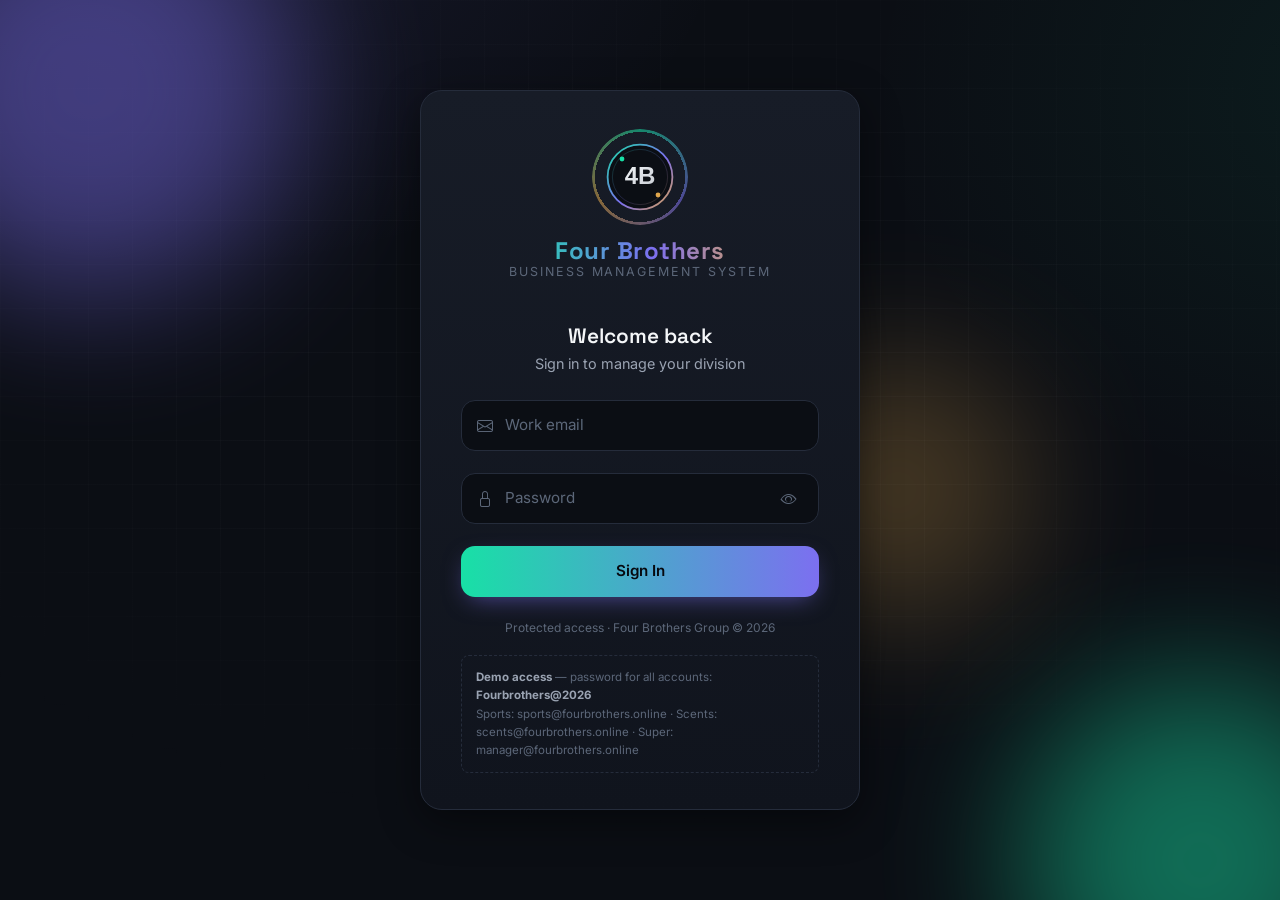
==== index.html @ a15cbe60 "Full frontend" ====
<!DOCTYPE html>
<html lang="en">
<head>
<meta charset="UTF-8">
<meta name="viewport" content="width=device-width, initial-scale=1.0">
<title>FBBMS | Sign In</title>

<link rel="icon" href="assets/logo.svg" type="image/svg+xml">
<link href="https://cdn.jsdelivr.net/npm/bootstrap@5.3.3/dist/css/bootstrap.min.css" rel="stylesheet">
<link rel="stylesheet" href="https://cdn.jsdelivr.net/npm/bootstrap-icons@1.11.3/font/bootstrap-icons.css">
<link href="https://fonts.googleapis.com/css2?family=Space+Grotesk:wght@500;600;700&family=Inter:wght@400;500;600;700&family=JetBrains+Mono:wght@500;700&display=swap" rel="stylesheet">

<link rel="stylesheet" href="css/variables.css">
<link rel="stylesheet" href="css/components.css">
<link rel="stylesheet" href="css/login.css">
</head>
<body>

<div class="auth-shell">
  <div class="orb orb-1"></div>
  <div class="orb orb-2"></div>
  <div class="orb orb-3"></div>

  <div class="auth-card">
    <div class="auth-logo-wrap">
      <div class="auth-logo-ring"><img src="assets/logo.svg" alt="Four Brothers logo"></div>
      <div>
        <p class="auth-brand-name">Four Brothers</p>
        <p class="auth-brand-sub">Business Management System</p>
      </div>
    </div>

    <h1 class="auth-title">Welcome back</h1>
    <p class="auth-subtitle">Sign in to manage your division</p>

    <div class="auth-error" id="loginError">
      <i class="bi bi-exclamation-circle"></i>
      <span id="loginErrorText">Invalid email or password.</span>
    </div>

    <form id="loginForm" novalidate>
      <div class="fb-field">
        <input type="email" id="loginEmail" placeholder=" " required autocomplete="username">
        <label for="loginEmail">Work email</label>
        <i class="bi bi-envelope fb-icon"></i>
      </div>

      <div class="fb-field">
        <input type="password" id="loginPassword" placeholder=" " required autocomplete="current-password">
        <label for="loginPassword">Password</label>
        <i class="bi bi-lock fb-icon"></i>
        <button type="button" class="fb-toggle-pass" id="togglePass"><i class="bi bi-eye"></i></button>
      </div>

      <button type="submit" class="fb-btn" id="loginBtn">
        <span class="spinner"></span>
        <span class="btn-text">Sign In</span>
      </button>
    </form>

    <p class="auth-footer-note">Protected access &middot; Four Brothers Group &copy; <span id="yearNow"></span></p>

    <div class="demo-creds">
      <b>Demo access</b> &mdash; password for all accounts: <b>Fourbrothers@2026</b><br>
      Sports: sports@fourbrothers.online &middot; Scents: scents@fourbrothers.online &middot; Super: manager@fourbrothers.online
    </div>
  </div>
</div>

<script src="https://cdn.jsdelivr.net/npm/bootstrap@5.3.3/dist/js/bootstrap.bundle.min.js"></script>
<script src="js/utils.js"></script>
<script src="js/data.js"></script>
<script src="js/login.js"></script>
</body>
</html>
---- css/variables.css ----
/* ============================================================
   FBBMS DESIGN TOKENS
   Palette:
   - Base:      #0B0E14 (void)      / #10141D (panel) / #171C27 (raised)
   - Text:      #F4F6F8 (primary)   / #9AA3B2 (muted)
   - Sports:    #18E0A6 (emerald court)
   - Scents:    #E0A64C (amber perfume)
   - Super:     #7C6FF0 (royal oversight)
   - Danger:    #F0555A
   Type:
   - Display: 'Space Grotesk' (headings, brand)
   - Body:    'Inter' (UI text)
   - Data:    'JetBrains Mono' (clock, money, ids)
   ============================================================ */

:root{
  --void:#0B0E14;
  --panel:#10141D;
  --raised:#171C27;
  --raised-2:#1D2330;
  --border:#252C3B;
  --border-soft:#1B2130;

  --text:#F4F6F8;
  --text-muted:#9AA3B2;
  --text-faint:#5C6779;

  --sports:#18E0A6;
  --sports-dim:#12A87D;
  --sports-glow:rgba(24,224,166,0.35);

  --scents:#E0A64C;
  --scents-dim:#B8823A;
  --scents-glow:rgba(224,166,76,0.35);

  --super:#7C6FF0;
  --super-dim:#6155C9;
  --super-glow:rgba(124,111,240,0.35);

  --danger:#F0555A;
  --success:#18E0A6;
  --warning:#E0A64C;

  --font-display:'Space Grotesk', sans-serif;
  --font-body:'Inter', sans-serif;
  --font-data:'JetBrains Mono', monospace;

  --radius-sm:8px;
  --radius-md:14px;
  --radius-lg:22px;
  --radius-pill:999px;

  --shadow-1: 0 4px 18px rgba(0,0,0,0.35);
  --shadow-2: 0 12px 40px rgba(0,0,0,0.45);

  --ease-out: cubic-bezier(.16,1,.3,1);
  --ease-spring: cubic-bezier(.34,1.56,.64,1);
}

*,*::before,*::after{ box-sizing:border-box; }

html,body{
  height:100%;
}

body{
  margin:0;
  background:
    radial-gradient(ellipse 900px 600px at 15% -10%, rgba(124,111,240,0.10), transparent 60%),
    radial-gradient(ellipse 900px 700px at 110% 10%, rgba(24,224,166,0.07), transparent 60%),
    var(--void);
  color:var(--text);
  font-family:var(--font-body);
  -webkit-font-smoothing:antialiased;
  min-height:100vh;
}

::selection{ background:var(--super); color:#fff; }

::-webkit-scrollbar{ width:10px; height:10px; }
::-webkit-scrollbar-track{ background:var(--panel); }
::-webkit-scrollbar-thumb{ background:var(--raised-2); border-radius:var(--radius-pill); border:2px solid var(--panel); }
::-webkit-scrollbar-thumb:hover{ background:var(--border); }

a{ color:inherit; text-decoration:none; }

.mono{ font-family:var(--font-data); }
.text-muted-fb{ color:var(--text-muted); }
.text-faint-fb{ color:var(--text-faint); }

@media (prefers-reduced-motion: reduce){
  *{ animation-duration:0.001ms !important; animation-iteration-count:1 !important; transition-duration:0.001ms !important; }
}
---- css/components.css ----
/* ============================================================
   FBBMS SHARED COMPONENTS
   ============================================================ */

h1,h2,h3,h4,h5,h6{ font-family:var(--font-display); }

/* ---------------- Topbar ---------------- */
.fb-topbar{
  display:flex;
  align-items:center;
  justify-content:space-between;
  gap:20px;
  padding:16px 28px;
  background:rgba(16,20,29,0.75);
  backdrop-filter:blur(14px);
  -webkit-backdrop-filter:blur(14px);
  border-bottom:1px solid var(--border-soft);
  position:sticky;
  top:0;
  z-index:50;
}
.fb-brand{
  display:flex;
  align-items:center;
  gap:12px;
}
.fb-brand img{ width:38px; height:38px; }
.fb-brand-text .fb-brand-name{
  font-family:var(--font-display);
  font-weight:700;
  font-size:1.05rem;
  line-height:1.1;
}
.fb-brand-text .fb-brand-tag{
  font-size:0.68rem;
  color:var(--text-faint);
  text-transform:uppercase;
  letter-spacing:0.12em;
}

.fb-page-heading{
  display:flex;
  align-items:center;
  gap:10px;
  font-size:1.3rem;
  font-weight:700;
}
.fb-page-heading .accent-dot{
  width:9px; height:9px; border-radius:50%;
  box-shadow:0 0 12px currentColor;
}

/* ---------------- Live clock (signature element) ---------------- */
.fb-clock-host{
  display:flex;
  justify-content:center;
}
.fb-clock{
  text-align:center;
  padding:10px 26px;
  border:1px solid var(--border);
  border-radius:var(--radius-pill);
  background:linear-gradient(180deg, var(--raised), var(--panel));
  box-shadow:inset 0 1px 0 rgba(255,255,255,0.03), var(--shadow-1);
}
.fb-clock-date{
  font-size:0.72rem;
  color:var(--text-muted);
  letter-spacing:0.06em;
  text-transform:uppercase;
  margin-bottom:2px;
}
.fb-clock-time{
  font-family:var(--font-data);
  font-size:1.5rem;
  font-weight:700;
  letter-spacing:0.04em;
  background:linear-gradient(90deg, var(--sports), var(--super));
  -webkit-background-clip:text; background-clip:text; color:transparent;
}
.fb-clock-ampm{
  font-size:0.75rem;
  margin-left:4px;
  color:var(--text-faint);
  -webkit-text-fill-color:var(--text-faint);
}

/* ---------------- Profile pill ---------------- */
.fb-profile{
  position:relative;
}
.fb-profile-trigger{
  display:flex;
  align-items:center;
  gap:10px;
  background:var(--raised);
  border:1px solid var(--border);
  border-radius:var(--radius-pill);
  padding:6px 14px 6px 6px;
  cursor:pointer;
  transition:border-color 0.2s, background 0.2s;
}
.fb-profile-trigger:hover{ border-color:var(--super); background:var(--raised-2); }
.fb-avatar{
  width:34px; height:34px;
  border-radius:50%;
  display:flex; align-items:center; justify-content:center;
  font-family:var(--font-display);
  font-weight:700;
  font-size:0.85rem;
  color:#06090F;
  background:linear-gradient(135deg, var(--sports), var(--super));
  flex-shrink:0;
}
.fb-profile-name{
  font-size:0.85rem;
  color:var(--text-muted);
}

.fb-dropdown{
  position:absolute;
  right:0; top:calc(100% + 10px);
  min-width:210px;
  background:var(--raised);
  border:1px solid var(--border);
  border-radius:var(--radius-md);
  box-shadow:var(--shadow-2);
  padding:8px;
  opacity:0;
  visibility:hidden;
  transform:translateY(-8px) scale(0.97);
  transition:all 0.2s var(--ease-out);
  z-index:60;
}
.fb-dropdown.show{
  opacity:1; visibility:visible; transform:translateY(0) scale(1);
}
.fb-dropdown-item{
  display:flex; align-items:center; gap:10px;
  width:100%;
  padding:10px 12px;
  border-radius:var(--radius-sm);
  background:none; border:none;
  color:var(--text);
  font-size:0.88rem;
  text-align:left;
  cursor:pointer;
  transition:background 0.15s;
}
.fb-dropdown-item:hover{ background:var(--raised-2); }
.fb-dropdown-item.danger{ color:#FF9A9E; }
.fb-dropdown-divider{ height:1px; background:var(--border-soft); margin:6px 4px; }

/* ---------------- Buttons ---------------- */
.fb-btn-primary{
  border:none; border-radius:var(--radius-md);
  padding:10px 18px;
  font-weight:600; font-size:0.88rem;
  color:#06090F;
  background:linear-gradient(90deg, var(--sports), var(--super));
  cursor:pointer;
  transition:transform 0.15s, box-shadow 0.2s;
}
.fb-btn-primary:hover{ transform:translateY(-1px); box-shadow:0 10px 22px -8px rgba(124,111,240,0.55); }

.fb-btn-outline{
  border:1px solid var(--border);
  background:transparent;
  color:var(--text-muted);
  border-radius:var(--radius-md);
  padding:9px 16px;
  font-size:0.85rem;
  cursor:pointer;
  transition:all 0.15s;
}
.fb-btn-outline:hover{ border-color:var(--super); color:var(--text); }

.fb-fab{
  width:52px; height:52px;
  border-radius:50%;
  border:none;
  background:linear-gradient(135deg, var(--sports), var(--super));
  color:#06090F;
  font-size:1.4rem;
  display:flex; align-items:center; justify-content:center;
  cursor:pointer;
  box-shadow:0 10px 26px -6px rgba(124,111,240,0.6);
  transition:transform 0.2s var(--ease-spring), box-shadow 0.2s;
}
.fb-fab:hover{ transform:scale(1.08) rotate(90deg); }

/* ---------------- Tabs / segmented menus ---------------- */
.fb-tabs{
  display:inline-flex;
  gap:4px;
  background:var(--panel);
  border:1px solid var(--border);
  border-radius:var(--radius-pill);
  padding:4px;
}
.fb-tab{
  border:none; background:none;
  color:var(--text-muted);
  padding:8px 20px;
  border-radius:var(--radius-pill);
  font-size:0.85rem; font-weight:600;
  cursor:pointer;
  transition:all 0.25s var(--ease-out);
  white-space:nowrap;
}
.fb-tab.active{
  color:#06090F;
  background:linear-gradient(90deg, var(--sports), var(--super));
  box-shadow:0 6px 16px -4px rgba(124,111,240,0.55);
}

/* ---------------- Cards & stats ---------------- */
.fb-card{
  background:linear-gradient(180deg, var(--raised), var(--panel));
  border:1px solid var(--border);
  border-radius:var(--radius-lg);
  padding:22px;
}
.fb-stat-card{
  background:linear-gradient(160deg, var(--raised), var(--panel));
  border:1px solid var(--border);
  border-radius:var(--radius-lg);
  padding:20px 22px;
  position:relative;
  overflow:hidden;
  animation:fadeUp 0.5s var(--ease-out) both;
}
.fb-stat-card::after{
  content:"";
  position:absolute; inset:0;
  background:radial-gradient(160px 100px at 100% 0%, var(--accent-glow, var(--super-glow)), transparent 70%);
  pointer-events:none;
}
.fb-stat-label{
  font-size:0.75rem;
  color:var(--text-faint);
  text-transform:uppercase;
  letter-spacing:0.08em;
  margin-bottom:8px;
}
.fb-stat-value{
  font-family:var(--font-data);
  font-size:1.7rem;
  font-weight:700;
}
.fb-stat-sub{
  font-size:0.78rem;
  color:var(--text-muted);
  margin-top:6px;
}

@keyframes fadeUp{
  from{ opacity:0; transform:translateY(14px); }
  to{ opacity:1; transform:translateY(0); }
}

/* ---------------- Search & filter bar ---------------- */
.fb-toolbar{
  display:flex;
  flex-wrap:wrap;
  gap:12px;
  align-items:center;
  margin:20px 0;
}
.fb-search{
  position:relative;
  flex:1 1 260px;
  min-width:200px;
}
.fb-search input{
  width:100%;
  background:var(--panel);
  border:1px solid var(--border);
  border-radius:var(--radius-pill);
  padding:10px 16px 10px 40px;
  color:var(--text);
  font-size:0.88rem;
}
.fb-search input:focus{ outline:none; border-color:var(--super); box-shadow:0 0 0 3px var(--super-glow); }
.fb-search i{
  position:absolute; left:15px; top:50%; transform:translateY(-50%);
  color:var(--text-faint);
}
.fb-select{
  background:var(--panel);
  border:1px solid var(--border);
  border-radius:var(--radius-pill);
  padding:10px 16px;
  color:var(--text);
  font-size:0.85rem;
  cursor:pointer;
}
.fb-select:focus{ outline:none; border-color:var(--super); }

/* ---------------- Table ---------------- */
.fb-table-wrap{
  border:1px solid var(--border);
  border-radius:var(--radius-lg);
  overflow:hidden;
  background:var(--panel);
}
table.fb-table{
  width:100%;
  border-collapse:collapse;
  font-size:0.87rem;
}
.fb-table thead th{
  text-align:left;
  padding:14px 16px;
  background:var(--raised);
  color:var(--text-faint);
  font-weight:600;
  text-transform:uppercase;
  font-size:0.7rem;
  letter-spacing:0.06em;
  border-bottom:1px solid var(--border);
  white-space:nowrap;
}
.fb-table tbody td{
  padding:13px 16px;
  border-bottom:1px solid var(--border-soft);
  vertical-align:middle;
}
.fb-table tbody tr{
  transition:background 0.15s;
  animation:fadeUp 0.35s var(--ease-out) both;
}
.fb-table tbody tr:hover{ background:rgba(255,255,255,0.02); }
.fb-table tbody tr:last-child td{ border-bottom:none; }

.fb-badge{
  display:inline-flex; align-items:center; gap:5px;
  padding:4px 11px;
  border-radius:var(--radius-pill);
  font-size:0.72rem;
  font-weight:600;
  border:1px solid transparent;
}
.fb-empty{
  text-align:center;
  padding:60px 20px;
  color:var(--text-faint);
}
.fb-empty i{ font-size:2.4rem; display:block; margin-bottom:12px; opacity:0.5; }

/* ---------------- Modal (custom, on top of bootstrap modal) ---------------- */
.modal-content.fb-modal{
  background:linear-gradient(180deg, var(--raised), var(--panel));
  border:1px solid var(--border);
  border-radius:var(--radius-lg);
  color:var(--text);
}
.fb-modal .modal-header{ border-bottom:1px solid var(--border-soft); }
.fb-modal .modal-footer{ border-top:1px solid var(--border-soft); }
.fb-modal .btn-close{ filter:invert(1) grayscale(1) brightness(1.8); }

.fb-form-label{
  font-size:0.8rem;
  color:var(--text-muted);
  margin-bottom:6px;
  display:block;
}
.fb-form-control{
  width:100%;
  background:var(--void);
  border:1px solid var(--border);
  border-radius:var(--radius-sm);
  padding:10px 14px;
  color:var(--text);
  font-size:0.9rem;
}
.fb-form-control:focus{ outline:none; border-color:var(--super); box-shadow:0 0 0 3px var(--super-glow); }

/* ---------------- Toasts ---------------- */
.fb-toast-host{
  position:fixed;
  top:20px; right:20px;
  z-index:9999;
  display:flex; flex-direction:column; gap:10px;
}
.fb-toast{
  display:flex; align-items:center; gap:10px;
  background:var(--raised);
  border:1px solid var(--border);
  border-left:3px solid var(--super);
  border-radius:var(--radius-sm);
  padding:12px 16px;
  font-size:0.86rem;
  box-shadow:var(--shadow-2);
  transform:translateX(120%);
  opacity:0;
  transition:all 0.35s var(--ease-out);
  max-width:320px;
}
.fb-toast.show{ transform:translateX(0); opacity:1; }
.fb-toast-success{ border-left-color:var(--sports); }
.fb-toast-error{ border-left-color:var(--danger); }
.fb-toast-warning{ border-left-color:var(--scents); }

/* ---------------- Misc ---------------- */
.fb-page-wrap{ max-width:1320px; margin:0 auto; padding:26px 28px 60px; }
.fb-section-title{ font-weight:700; font-size:1.05rem; margin-bottom:4px; }
.fb-scroll-x{ overflow-x:auto; }

@media (max-width: 768px){
  .fb-topbar{ padding:12px 16px; flex-wrap:wrap; }
  .fb-page-wrap{ padding:18px 14px 50px; }
  .fb-clock-time{ font-size:1.2rem; }
}
---- css/login.css ----
/* ============== LOGIN / OTP SHARED SHELL ============== */

.auth-shell{
  min-height:100vh;
  display:flex;
  align-items:center;
  justify-content:center;
  position:relative;
  overflow:hidden;
  padding:24px;
}

/* Ambient floating orbs */
.orb{
  position:absolute;
  border-radius:50%;
  filter:blur(70px);
  opacity:0.45;
  pointer-events:none;
  animation:float 16s ease-in-out infinite;
}
.orb-1{ width:420px; height:420px; background:var(--super); top:-120px; left:-120px; animation-delay:0s; }
.orb-2{ width:360px; height:360px; background:var(--sports); bottom:-140px; right:-100px; animation-delay:-5s; }
.orb-3{ width:260px; height:260px; background:var(--scents); top:40%; left:60%; animation-delay:-9s; opacity:0.28; }

@keyframes float{
  0%,100%{ transform:translate(0,0) scale(1); }
  33%{ transform:translate(30px,-40px) scale(1.08); }
  66%{ transform:translate(-25px,25px) scale(0.95); }
}

/* Subtle grid texture */
.auth-shell::before{
  content:"";
  position:absolute; inset:0;
  background-image:
    linear-gradient(rgba(244,246,248,0.025) 1px, transparent 1px),
    linear-gradient(90deg, rgba(244,246,248,0.025) 1px, transparent 1px);
  background-size:44px 44px;
  mask-image: radial-gradient(ellipse 80% 60% at 50% 40%, black 40%, transparent 90%);
  pointer-events:none;
}

.auth-card{
  position:relative;
  z-index:2;
  width:100%;
  max-width:440px;
  background:linear-gradient(180deg, var(--raised), var(--panel));
  border:1px solid var(--border);
  border-radius:var(--radius-lg);
  padding:44px 40px 36px;
  box-shadow:var(--shadow-2);
  opacity:0;
  transform:translateY(24px) scale(0.98);
  animation:cardIn 0.75s var(--ease-out) forwards;
}

@keyframes cardIn{
  to{ opacity:1; transform:translateY(0) scale(1); }
}

.auth-logo-wrap{
  display:flex;
  flex-direction:column;
  align-items:center;
  gap:14px;
  margin-bottom:8px;
}

.auth-logo-ring{
  width:84px; height:84px;
  border-radius:50%;
  display:flex; align-items:center; justify-content:center;
  position:relative;
  animation:logoPulse 3.5s ease-in-out infinite;
}
.auth-logo-ring::before{
  content:"";
  position:absolute; inset:-6px;
  border-radius:50%;
  background:conic-gradient(from 0deg, var(--sports), var(--super), var(--scents), var(--sports));
  animation:spin 6s linear infinite;
  opacity:0.55;
  -webkit-mask: radial-gradient(farthest-side, transparent calc(100% - 3px), #000 calc(100% - 3px));
          mask: radial-gradient(farthest-side, transparent calc(100% - 3px), #000 calc(100% - 3px));
}
.auth-logo-ring img{ width:72px; height:72px; position:relative; z-index:1; }

@keyframes spin{ to{ transform:rotate(360deg); } }
@keyframes logoPulse{
  0%,100%{ filter:drop-shadow(0 0 0px rgba(124,111,240,0)); }
  50%{ filter:drop-shadow(0 0 18px rgba(124,111,240,0.45)); }
}

.auth-brand-name{
  font-family:var(--font-display);
  font-weight:700;
  font-size:1.5rem;
  letter-spacing:0.02em;
  text-align:center;
  background:linear-gradient(90deg, var(--sports), var(--super) 55%, var(--scents));
  -webkit-background-clip:text;
  background-clip:text;
  color:transparent;
  margin:0;
}
.auth-brand-sub{
  text-align:center;
  color:var(--text-faint);
  font-size:0.78rem;
  letter-spacing:0.16em;
  text-transform:uppercase;
  margin-top:-6px;
}

.auth-title{
  font-family:var(--font-display);
  font-size:1.3rem;
  font-weight:600;
  margin:26px 0 4px;
  text-align:center;
}
.auth-subtitle{
  text-align:center;
  color:var(--text-muted);
  font-size:0.9rem;
  margin-bottom:26px;
}

/* Floating label inputs */
.fb-field{
  position:relative;
  margin-bottom:22px;
}
.fb-field input{
  width:100%;
  background:var(--void);
  border:1px solid var(--border);
  border-radius:var(--radius-md);
  padding:18px 16px 8px 44px;
  color:var(--text);
  font-size:0.95rem;
  transition:border-color 0.25s var(--ease-out), box-shadow 0.25s var(--ease-out);
}
.fb-field input:focus{
  outline:none;
  border-color:var(--super);
  box-shadow:0 0 0 4px var(--super-glow);
}
.fb-field label{
  position:absolute;
  left:44px;
  top:14px;
  color:var(--text-faint);
  font-size:0.95rem;
  pointer-events:none;
  transition:all 0.2s var(--ease-out);
}
.fb-field input:focus + label,
.fb-field input:not(:placeholder-shown) + label{
  top:6px;
  font-size:0.68rem;
  color:var(--super);
  letter-spacing:0.03em;
}
.fb-field .fb-icon{
  position:absolute;
  left:16px; top:50%;
  transform:translateY(-50%);
  color:var(--text-faint);
  transition:color 0.2s;
  font-size:1rem;
}
.fb-field input:focus ~ .fb-icon{ color:var(--super); }

.fb-field .fb-toggle-pass{
  position:absolute;
  right:16px; top:50%;
  transform:translateY(-50%);
  color:var(--text-faint);
  cursor:pointer;
  background:none; border:none;
  font-size:1rem;
}
.fb-field .fb-toggle-pass:hover{ color:var(--text); }

.fb-btn{
  width:100%;
  border:none;
  border-radius:var(--radius-md);
  padding:14px 20px;
  font-family:var(--font-body);
  font-weight:600;
  font-size:0.95rem;
  color:#06090F;
  background:linear-gradient(90deg, var(--sports), var(--super));
  cursor:pointer;
  position:relative;
  overflow:hidden;
  transition:transform 0.15s var(--ease-out), box-shadow 0.25s var(--ease-out);
  box-shadow:0 8px 24px -8px rgba(124,111,240,0.6);
}
.fb-btn:hover{ transform:translateY(-2px); box-shadow:0 14px 30px -8px rgba(124,111,240,0.7); }
.fb-btn:active{ transform:translateY(0); }
.fb-btn:disabled{ opacity:0.55; cursor:not-allowed; transform:none; }

.fb-btn .spinner{
  display:none;
  width:16px; height:16px;
  border:2px solid rgba(6,9,15,0.35);
  border-top-color:#06090F;
  border-radius:50%;
  animation:spin 0.7s linear infinite;
  margin-right:8px;
}
.fb-btn.loading .spinner{ display:inline-block; vertical-align:-3px; }
.fb-btn.loading .btn-text{ opacity:0.85; }

.auth-error{
  display:none;
  align-items:center;
  gap:8px;
  background:rgba(240,85,90,0.1);
  border:1px solid rgba(240,85,90,0.35);
  color:#FF9A9E;
  padding:10px 14px;
  border-radius:var(--radius-sm);
  font-size:0.84rem;
  margin-bottom:18px;
  animation:shake 0.4s var(--ease-out);
}
.auth-error.show{ display:flex; }

@keyframes shake{
  0%,100%{ transform:translateX(0); }
  20%{ transform:translateX(-6px); }
  40%{ transform:translateX(6px); }
  60%{ transform:translateX(-4px); }
  80%{ transform:translateX(4px); }
}

.auth-footer-note{
  text-align:center;
  color:var(--text-faint);
  font-size:0.75rem;
  margin-top:22px;
}

.demo-creds{
  margin-top:18px;
  padding:12px 14px;
  border:1px dashed var(--border);
  border-radius:var(--radius-sm);
  font-size:0.72rem;
  color:var(--text-faint);
  line-height:1.6;
}
.demo-creds b{ color:var(--text-muted); }

/* =============== OTP PAGE =============== */
.otp-inputs{
  display:flex;
  gap:10px;
  justify-content:center;
  margin:8px 0 22px;
}
.otp-inputs input{
  width:52px; height:60px;
  text-align:center;
  font-family:var(--font-data);
  font-size:1.5rem;
  font-weight:700;
  background:var(--void);
  border:1px solid var(--border);
  border-radius:var(--radius-sm);
  color:var(--text);
  transition:border-color 0.2s, box-shadow 0.2s, transform 0.2s;
}
.otp-inputs input:focus{
  outline:none;
  border-color:var(--scents);
  box-shadow:0 0 0 4px var(--scents-glow);
  transform:translateY(-2px);
}
.otp-inputs input.filled{
  border-color:var(--sports);
}

.otp-envelope{
  width:76px; height:76px;
  margin:0 auto 18px;
  border-radius:50%;
  display:flex; align-items:center; justify-content:center;
  background:radial-gradient(circle at 30% 30%, var(--super-glow), transparent 70%), var(--raised-2);
  border:1px solid var(--border);
  font-size:1.8rem;
  color:var(--super);
  animation:envelopeFloat 3s ease-in-out infinite;
}
@keyframes envelopeFloat{
  0%,100%{ transform:translateY(0) rotate(0deg); }
  50%{ transform:translateY(-6px) rotate(-3deg); }
}

.otp-timer{
  text-align:center;
  font-family:var(--font-data);
  color:var(--text-muted);
  font-size:0.85rem;
  margin-bottom:8px;
}
.otp-resend{
  text-align:center;
  font-size:0.85rem;
}
.otp-resend button{
  background:none; border:none;
  color:var(--sports);
  font-weight:600;
  cursor:pointer;
}
.otp-resend button:disabled{
  color:var(--text-faint);
  cursor:not-allowed;
}

.otp-success{
  text-align:center;
  padding:30px 0;
}
.otp-success .check-ring{
  width:88px; height:88px;
  border-radius:50%;
  border:3px solid var(--sports);
  display:flex; align-items:center; justify-content:center;
  margin:0 auto 18px;
  font-size:2.2rem;
  color:var(--sports);
  animation:successPop 0.6s var(--ease-spring);
  box-shadow:0 0 30px var(--sports-glow);
}
@keyframes successPop{
  0%{ transform:scale(0); opacity:0; }
  70%{ transform:scale(1.15); opacity:1; }
  100%{ transform:scale(1); }
}

@media (max-width: 480px){
  .auth-card{ padding:32px 22px 28px; }
  .otp-inputs input{ width:42px; height:52px; font-size:1.2rem; }
}
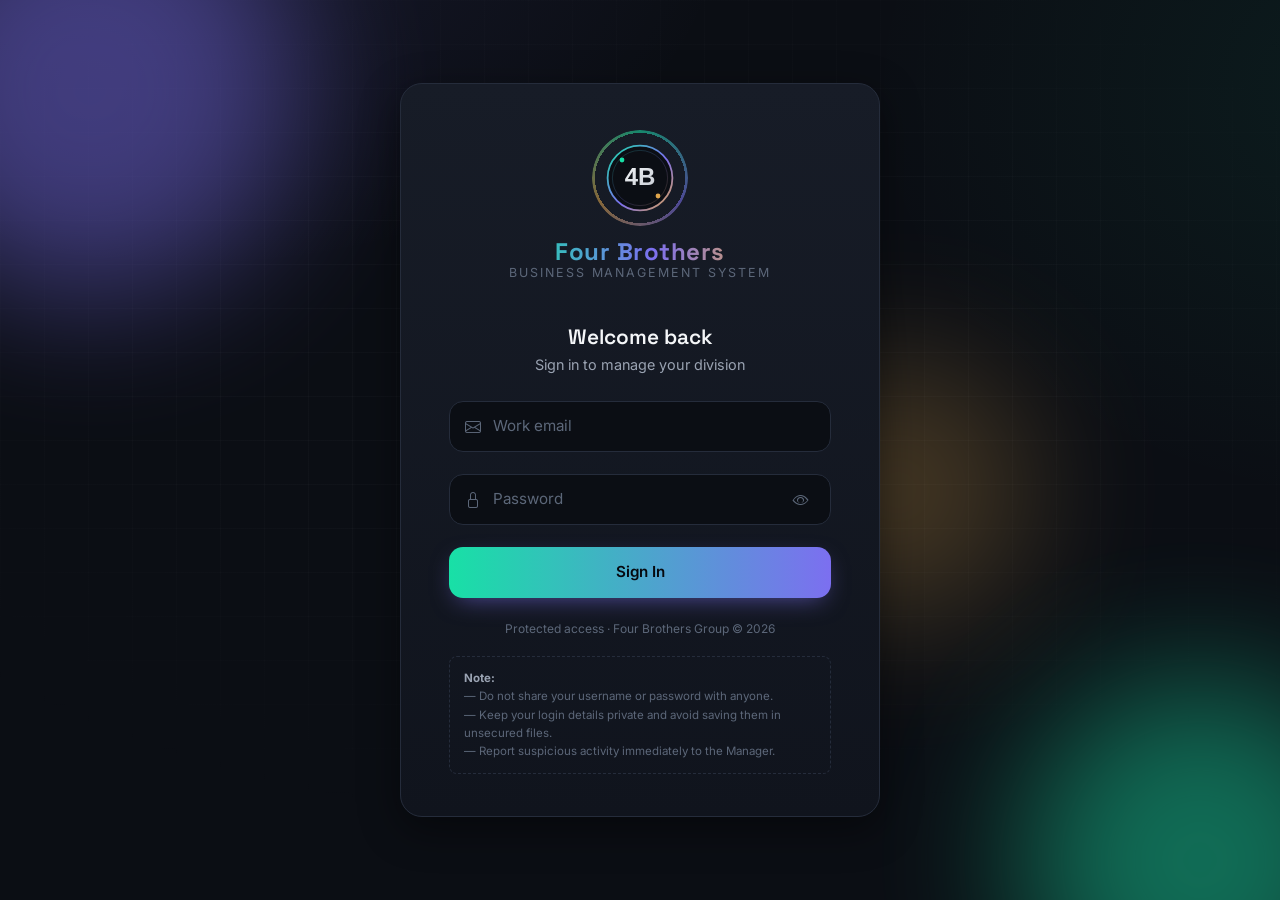
==== commit 34905e65: "Frontend Is Completely Connected to Backend" ====
--- a/index.html
+++ b/index.html
@@ -2,14 +2,12 @@
 <html lang="en">
 <head>
 <meta charset="UTF-8">
-<meta name="viewport" content="width=device-width, initial-scale=1.0">
+<meta name="viewport" content="width=device-width, initial-scale=1.0, viewport-fit=cover">
 <title>FBBMS | Sign In</title>
-
 <link rel="icon" href="assets/logo.svg" type="image/svg+xml">
 <link href="https://cdn.jsdelivr.net/npm/bootstrap@5.3.3/dist/css/bootstrap.min.css" rel="stylesheet">
 <link rel="stylesheet" href="https://cdn.jsdelivr.net/npm/bootstrap-icons@1.11.3/font/bootstrap-icons.css">
 <link href="https://fonts.googleapis.com/css2?family=Space+Grotesk:wght@500;600;700&family=Inter:wght@400;500;600;700&family=JetBrains+Mono:wght@500;700&display=swap" rel="stylesheet">
-
 <link rel="stylesheet" href="css/variables.css">
 <link rel="stylesheet" href="css/components.css">
 <link rel="stylesheet" href="css/login.css">
@@ -20,7 +18,6 @@
   <div class="orb orb-1"></div>
   <div class="orb orb-2"></div>
   <div class="orb orb-3"></div>
-
   <div class="auth-card">
     <div class="auth-logo-wrap">
       <div class="auth-logo-ring"><img src="assets/logo.svg" alt="Four Brothers logo"></div>
@@ -29,47 +26,40 @@
         <p class="auth-brand-sub">Business Management System</p>
       </div>
     </div>
-
     <h1 class="auth-title">Welcome back</h1>
     <p class="auth-subtitle">Sign in to manage your division</p>
-
     <div class="auth-error" id="loginError">
       <i class="bi bi-exclamation-circle"></i>
       <span id="loginErrorText">Invalid email or password.</span>
     </div>
-
     <form id="loginForm" novalidate>
       <div class="fb-field">
         <input type="email" id="loginEmail" placeholder=" " required autocomplete="username">
         <label for="loginEmail">Work email</label>
         <i class="bi bi-envelope fb-icon"></i>
       </div>
-
       <div class="fb-field">
         <input type="password" id="loginPassword" placeholder=" " required autocomplete="current-password">
         <label for="loginPassword">Password</label>
         <i class="bi bi-lock fb-icon"></i>
         <button type="button" class="fb-toggle-pass" id="togglePass"><i class="bi bi-eye"></i></button>
       </div>
-
       <button type="submit" class="fb-btn" id="loginBtn">
         <span class="spinner"></span>
         <span class="btn-text">Sign In</span>
       </button>
     </form>
-
     <p class="auth-footer-note">Protected access &middot; Four Brothers Group &copy; <span id="yearNow"></span></p>
-
     <div class="demo-creds">
-      <b>Demo access</b> &mdash; password for all accounts: <b>Fourbrothers@2026</b><br>
-      Sports: sports@fourbrothers.online &middot; Scents: scents@fourbrothers.online &middot; Super: manager@fourbrothers.online
+      <b>Note:</b> <br> &mdash; Do not share your username or password with anyone. <br>
+      &mdash; Keep your login details private and avoid saving them in unsecured files. <br> &mdash; Report suspicious activity immediately to the Manager.
     </div>
   </div>
 </div>
 
 <script src="https://cdn.jsdelivr.net/npm/bootstrap@5.3.3/dist/js/bootstrap.bundle.min.js"></script>
-<script src="js/utils.js"></script>
-<script src="js/data.js"></script>
-<script src="js/login.js"></script>
+<script type="module" src="js/utils.js"></script>
+<script type="module" src="js/api.js"></script>
+<script type="module" src="js/login.js"></script>
 </body>
-</html>
+</html>
--- a/css/variables.css
+++ b/css/variables.css
@@ -73,6 +73,7 @@
   font-family:var(--font-body);
   -webkit-font-smoothing:antialiased;
   min-height:100vh;
+  overflow-x:hidden;
 }
 
 ::selection{ background:var(--super); color:#fff; }
@@ -88,6 +89,14 @@
 .text-muted-fb{ color:var(--text-muted); }
 .text-faint-fb{ color:var(--text-faint); }
 
+img{ max-width:100%; }
+
 @media (prefers-reduced-motion: reduce){
   *{ animation-duration:0.001ms !important; animation-iteration-count:1 !important; transition-duration:0.001ms !important; }
 }
+
+/* ---- Global responsive baseline ---- */
+html{ -webkit-text-size-adjust:100%; }
+@media (max-width:576px){
+  :root{ --radius-lg:16px; --radius-md:12px; }
+}
--- a/css/components.css
+++ b/css/components.css
@@ -23,19 +23,23 @@
   display:flex;
   align-items:center;
   gap:12px;
-}
-.fb-brand img{ width:38px; height:38px; }
+  min-width:0;
+}
+.fb-brand img{ width:38px; height:38px; flex-shrink:0; }
+.fb-brand-text{ min-width:0; }
 .fb-brand-text .fb-brand-name{
   font-family:var(--font-display);
   font-weight:700;
   font-size:1.05rem;
   line-height:1.1;
+  white-space:nowrap;
 }
 .fb-brand-text .fb-brand-tag{
   font-size:0.68rem;
   color:var(--text-faint);
   text-transform:uppercase;
   letter-spacing:0.12em;
+  white-space:nowrap;
 }
 
 .fb-page-heading{
@@ -48,6 +52,7 @@
 .fb-page-heading .accent-dot{
   width:9px; height:9px; border-radius:50%;
   box-shadow:0 0 12px currentColor;
+  flex-shrink:0;
 }
 
 /* ---------------- Live clock (signature element) ---------------- */
@@ -69,6 +74,7 @@
   letter-spacing:0.06em;
   text-transform:uppercase;
   margin-bottom:2px;
+  white-space:nowrap;
 }
 .fb-clock-time{
   font-family:var(--font-data);
@@ -77,6 +83,7 @@
   letter-spacing:0.04em;
   background:linear-gradient(90deg, var(--sports), var(--super));
   -webkit-background-clip:text; background-clip:text; color:transparent;
+  white-space:nowrap;
 }
 .fb-clock-ampm{
   font-size:0.75rem;
@@ -88,6 +95,7 @@
 /* ---------------- Profile pill ---------------- */
 .fb-profile{
   position:relative;
+  flex-shrink:0;
 }
 .fb-profile-trigger{
   display:flex;
@@ -115,6 +123,7 @@
 .fb-profile-name{
   font-size:0.85rem;
   color:var(--text-muted);
+  white-space:nowrap;
 }
 
 .fb-dropdown{
@@ -186,6 +195,7 @@
   cursor:pointer;
   box-shadow:0 10px 26px -6px rgba(124,111,240,0.6);
   transition:transform 0.2s var(--ease-spring), box-shadow 0.2s;
+  flex-shrink:0;
 }
 .fb-fab:hover{ transform:scale(1.08) rotate(90deg); }
 
@@ -197,6 +207,8 @@
   border:1px solid var(--border);
   border-radius:var(--radius-pill);
   padding:4px;
+  flex-wrap:wrap;
+  max-width:100%;
 }
 .fb-tab{
   border:none; background:none;
@@ -247,6 +259,7 @@
   font-family:var(--font-data);
   font-size:1.7rem;
   font-weight:700;
+  word-break:break-word;
 }
 .fb-stat-sub{
   font-size:0.78rem;
@@ -340,6 +353,7 @@
   font-size:0.72rem;
   font-weight:600;
   border:1px solid transparent;
+  white-space:nowrap;
 }
 .fb-empty{
   text-align:center;
@@ -356,7 +370,7 @@
   color:var(--text);
 }
 .fb-modal .modal-header{ border-bottom:1px solid var(--border-soft); }
-.fb-modal .modal-footer{ border-top:1px solid var(--border-soft); }
+.fb-modal .modal-footer{ border-top:1px solid var(--border-soft); flex-wrap:wrap; }
 .fb-modal .btn-close{ filter:invert(1) grayscale(1) brightness(1.8); }
 
 .fb-form-label{
@@ -375,6 +389,7 @@
   font-size:0.9rem;
 }
 .fb-form-control:focus{ outline:none; border-color:var(--super); box-shadow:0 0 0 3px var(--super-glow); }
+.fb-form-hint{ font-size:0.72rem; color:var(--text-faint); margin-top:6px; }
 
 /* ---------------- Toasts ---------------- */
 .fb-toast-host{
@@ -382,6 +397,7 @@
   top:20px; right:20px;
   z-index:9999;
   display:flex; flex-direction:column; gap:10px;
+  max-width:calc(100vw - 40px);
 }
 .fb-toast{
   display:flex; align-items:center; gap:10px;
@@ -402,13 +418,92 @@
 .fb-toast-error{ border-left-color:var(--danger); }
 .fb-toast-warning{ border-left-color:var(--scents); }
 
+/* ---------------- Inventory widgets ---------------- */
+.fb-inventory-grid{
+  display:grid;
+  grid-template-columns:repeat(auto-fill, minmax(190px, 1fr));
+  gap:14px;
+  margin-bottom:8px;
+}
+.fb-inv-card{
+  background:linear-gradient(160deg, var(--raised), var(--panel));
+  border:1px solid var(--border);
+  border-radius:var(--radius-lg);
+  padding:16px 18px;
+  position:relative;
+  overflow:hidden;
+  animation:fadeUp 0.4s var(--ease-out) both;
+}
+.fb-inv-card .inv-cat{
+  font-weight:700;
+  font-size:0.92rem;
+  margin-bottom:10px;
+  display:flex;
+  align-items:center;
+  justify-content:space-between;
+  gap:8px;
+}
+.fb-inv-card .inv-qty{
+  font-family:var(--font-data);
+  font-size:1.4rem;
+  font-weight:700;
+}
+.fb-inv-card .inv-unit{
+  font-size:0.72rem;
+  color:var(--text-faint);
+  text-transform:uppercase;
+  letter-spacing:0.06em;
+  margin-top:2px;
+}
+.fb-inv-card.stock-ok{ border-color:rgba(24,224,166,0.35); }
+.fb-inv-card.stock-low{ border-color:rgba(224,166,76,0.5); }
+.fb-inv-card.stock-out{ border-color:rgba(240,85,90,0.55); }
+.fb-inv-card.stock-ok .inv-qty{ color:var(--sports); }
+.fb-inv-card.stock-low .inv-qty{ color:var(--scents); }
+.fb-inv-card.stock-out .inv-qty{ color:var(--danger); }
+.fb-inv-pill{
+  font-size:0.62rem;
+  padding:3px 8px;
+  border-radius:var(--radius-pill);
+  text-transform:uppercase;
+  letter-spacing:0.04em;
+  font-weight:700;
+  white-space:nowrap;
+}
+.fb-inv-pill.ok{ background:var(--sports-glow); color:var(--sports); }
+.fb-inv-pill.low{ background:var(--scents-glow); color:var(--scents); }
+.fb-inv-pill.out{ background:rgba(240,85,90,0.15); color:#FF9A9E; }
+
 /* ---------------- Misc ---------------- */
 .fb-page-wrap{ max-width:1320px; margin:0 auto; padding:26px 28px 60px; }
 .fb-section-title{ font-weight:700; font-size:1.05rem; margin-bottom:4px; }
-.fb-scroll-x{ overflow-x:auto; }
+.fb-scroll-x{ overflow-x:auto; -webkit-overflow-scrolling:touch; }
+
+/* ---------------- Responsive ---------------- */
+@media (max-width: 992px){
+  .fb-page-wrap{ padding:22px 18px 50px; }
+  .fb-stats-grid{ grid-template-columns:repeat(auto-fit, minmax(170px, 1fr)); }
+}
 
 @media (max-width: 768px){
-  .fb-topbar{ padding:12px 16px; flex-wrap:wrap; }
+  .fb-topbar{ padding:12px 16px; flex-wrap:wrap; row-gap:10px; }
+  .fb-clock-host{ order:3; width:100%; justify-content:flex-start; }
+  .fb-clock{ padding:8px 18px; }
+  .fb-clock-time{ font-size:1.15rem; }
   .fb-page-wrap{ padding:18px 14px 50px; }
-  .fb-clock-time{ font-size:1.2rem; }
-}
+  .fb-page-heading{ font-size:1.12rem; }
+  table.fb-table{ font-size:0.8rem; }
+  .fb-table thead th, .fb-table tbody td{ padding:10px 12px; }
+  .fb-inventory-grid{ grid-template-columns:repeat(auto-fill, minmax(150px, 1fr)); gap:10px; }
+  .fb-inv-card{ padding:13px 14px; }
+}
+
+@media (max-width: 480px){
+  .fb-brand-text .fb-brand-name{ font-size:0.95rem; }
+  .fb-fab{ width:46px; height:46px; font-size:1.2rem; }
+  .fb-tab{ padding:7px 14px; font-size:0.8rem; }
+  .fb-btn-outline, .fb-btn-primary{ font-size:0.82rem; padding:9px 14px; }
+  .fb-stats-grid{ grid-template-columns:1fr 1fr; }
+  .fb-inventory-grid{ grid-template-columns:1fr 1fr; }
+  .fb-search{ flex:1 1 100%; }
+}
--- a/css/login.css
+++ b/css/login.css
@@ -264,9 +264,11 @@
   gap:10px;
   justify-content:center;
   margin:8px 0 22px;
+  flex-wrap:wrap;
 }
 .otp-inputs input{
-  width:52px; height:60px;
+  width:52px;
+  height:60px;
   text-align:center;
   font-family:var(--font-data);
   font-size:1.5rem;
@@ -276,6 +278,7 @@
   border-radius:var(--radius-sm);
   color:var(--text);
   transition:border-color 0.2s, box-shadow 0.2s, transform 0.2s;
+  flex-shrink:0;
 }
 .otp-inputs input:focus{
   outline:none;
@@ -315,14 +318,34 @@
   font-size:0.85rem;
 }
 .otp-resend button{
-  background:none; border:none;
+  background:none;
+  border:none;
   color:var(--sports);
   font-weight:600;
   cursor:pointer;
+  transition:opacity 0.2s, color 0.2s;
+  padding:4px 8px;
+  border-radius:var(--radius-sm);
+}
+.otp-resend button:hover:not(:disabled){
+  color:var(--super);
+  text-decoration:underline;
 }
 .otp-resend button:disabled{
   color:var(--text-faint);
   cursor:not-allowed;
+  opacity:0.6;
+}
+.otp-resend button .spinner{
+  display:inline-block;
+  width:14px;
+  height:14px;
+  border:2px solid rgba(255,255,255,0.3);
+  border-top-color:#fff;
+  border-radius:50%;
+  animation:spin 0.7s linear infinite;
+  vertical-align:middle;
+  margin-right:8px;
 }
 
 .otp-success{
@@ -346,7 +369,262 @@
   100%{ transform:scale(1); }
 }
 
-@media (max-width: 480px){
-  .auth-card{ padding:32px 22px 28px; }
-  .otp-inputs input{ width:42px; height:52px; font-size:1.2rem; }
-}
+/* ============================================================
+   RESPONSIVE OTP - Mobile First Improvements
+   ============================================================ */
+
+/* Small devices (phones, 576px and down) */
+@media (max-width: 576px){
+  .auth-card{
+    padding:32px 20px 28px;
+    max-width:100%;
+    border-radius:var(--radius-md);
+  }
+  
+  .auth-title{
+    font-size:1.1rem;
+    margin-top:18px;
+  }
+  
+  .auth-subtitle{
+    font-size:0.82rem;
+    margin-bottom:20px;
+  }
+  
+  .otp-inputs{
+    gap:8px;
+    margin:4px 0 18px;
+  }
+  
+  .otp-inputs input{
+    width:44px;
+    height:52px;
+    font-size:1.3rem;
+    border-radius:var(--radius-sm);
+  }
+  
+  .otp-envelope{
+    width:64px;
+    height:64px;
+    font-size:1.5rem;
+    margin-bottom:14px;
+  }
+  
+  .otp-timer{
+    font-size:0.78rem;
+  }
+  
+  .otp-resend{
+    font-size:0.8rem;
+  }
+  
+  .fb-btn{
+    font-size:0.88rem;
+    padding:12px 18px;
+  }
+  
+  .demo-creds{
+    font-size:0.68rem;
+    padding:10px 12px;
+  }
+  
+  .auth-footer-note{
+    font-size:0.7rem;
+    margin-top:18px;
+  }
+}
+
+/* Extra small devices (phones, 400px and down) */
+@media (max-width: 400px){
+  .auth-card{
+    padding:24px 16px 22px;
+  }
+  
+  .otp-inputs{
+    gap:6px;
+  }
+  
+  .otp-inputs input{
+    width:38px;
+    height:46px;
+    font-size:1.1rem;
+  }
+  
+  .otp-envelope{
+    width:56px;
+    height:56px;
+    font-size:1.3rem;
+  }
+  
+  .auth-title{
+    font-size:1rem;
+  }
+  
+  .auth-subtitle{
+    font-size:0.75rem;
+  }
+  
+  .fb-btn{
+    font-size:0.82rem;
+    padding:10px 14px;
+  }
+}
+
+/* Very small devices (320px and down) */
+@media (max-width: 360px){
+  .auth-card{
+    padding:20px 12px 18px;
+  }
+  
+  .otp-inputs{
+    gap:4px;
+  }
+  
+  .otp-inputs input{
+    width:32px;
+    height:40px;
+    font-size:0.95rem;
+    border-radius:6px;
+  }
+  
+  .otp-envelope{
+    width:48px;
+    height:48px;
+    font-size:1.1rem;
+  }
+  
+  .auth-title{
+    font-size:0.92rem;
+    margin-top:12px;
+  }
+  
+  .auth-subtitle{
+    font-size:0.7rem;
+    margin-bottom:14px;
+  }
+  
+  .otp-timer{
+    font-size:0.7rem;
+  }
+  
+  .otp-resend{
+    font-size:0.72rem;
+  }
+  
+  .fb-btn{
+    font-size:0.78rem;
+    padding:8px 12px;
+    border-radius:var(--radius-sm);
+  }
+  
+  .demo-creds{
+    font-size:0.62rem;
+    padding:8px 10px;
+  }
+}
+
+/* Landscape phones and tablets */
+@media (max-height: 700px) and (orientation: landscape){
+  .auth-card{
+    padding:24px 30px 20px;
+    max-width:420px;
+  }
+  
+  .otp-envelope{
+    width:52px;
+    height:52px;
+    font-size:1.2rem;
+    margin-bottom:10px;
+  }
+  
+  .auth-title{
+    font-size:1rem;
+    margin-top:12px;
+  }
+  
+  .auth-subtitle{
+    font-size:0.78rem;
+    margin-bottom:14px;
+  }
+  
+  .otp-inputs{
+    margin:2px 0 14px;
+    gap:6px;
+  }
+  
+  .otp-inputs input{
+    width:40px;
+    height:44px;
+    font-size:1.1rem;
+  }
+  
+  .fb-btn{
+    padding:10px 16px;
+    font-size:0.85rem;
+  }
+  
+  .otp-resend{
+    margin-top:10px !important;
+  }
+  
+  .demo-creds{
+    margin-top:12px;
+    padding:8px 12px;
+  }
+}
+
+/* Tablet devices (768px and up) */
+@media (min-width: 768px) and (max-width: 1024px){
+  .auth-card{
+    max-width:460px;
+    padding:48px 44px 40px;
+  }
+  
+  .otp-inputs input{
+    width:56px;
+    height:64px;
+    font-size:1.6rem;
+  }
+}
+
+/* Large screens (desktops) */
+@media (min-width: 1025px){
+  .auth-card{
+    max-width:480px;
+    padding:52px 48px 42px;
+  }
+  
+  .otp-inputs input{
+    width:58px;
+    height:66px;
+    font-size:1.7rem;
+  }
+}
+
+/* Prevent zoom on input focus for iOS */
+@media (max-width: 576px){
+  .otp-inputs input{
+    font-size:16px !important; /* Prevents iOS zoom */
+  }
+}
+
+/* Smooth transitions for all screen sizes */
+.otp-inputs input,
+.auth-card,
+.fb-btn,
+.otp-envelope {
+  transition: all 0.25s ease;
+}
+
+/* Ensure touch targets are large enough on mobile */
+@media (max-width: 576px){
+  .otp-resend button{
+    padding:8px 12px;
+    min-height:44px;
+    min-width:44px;
+  }
+  
+  .fb-btn{
+    min-height:50px;
+  }
+}
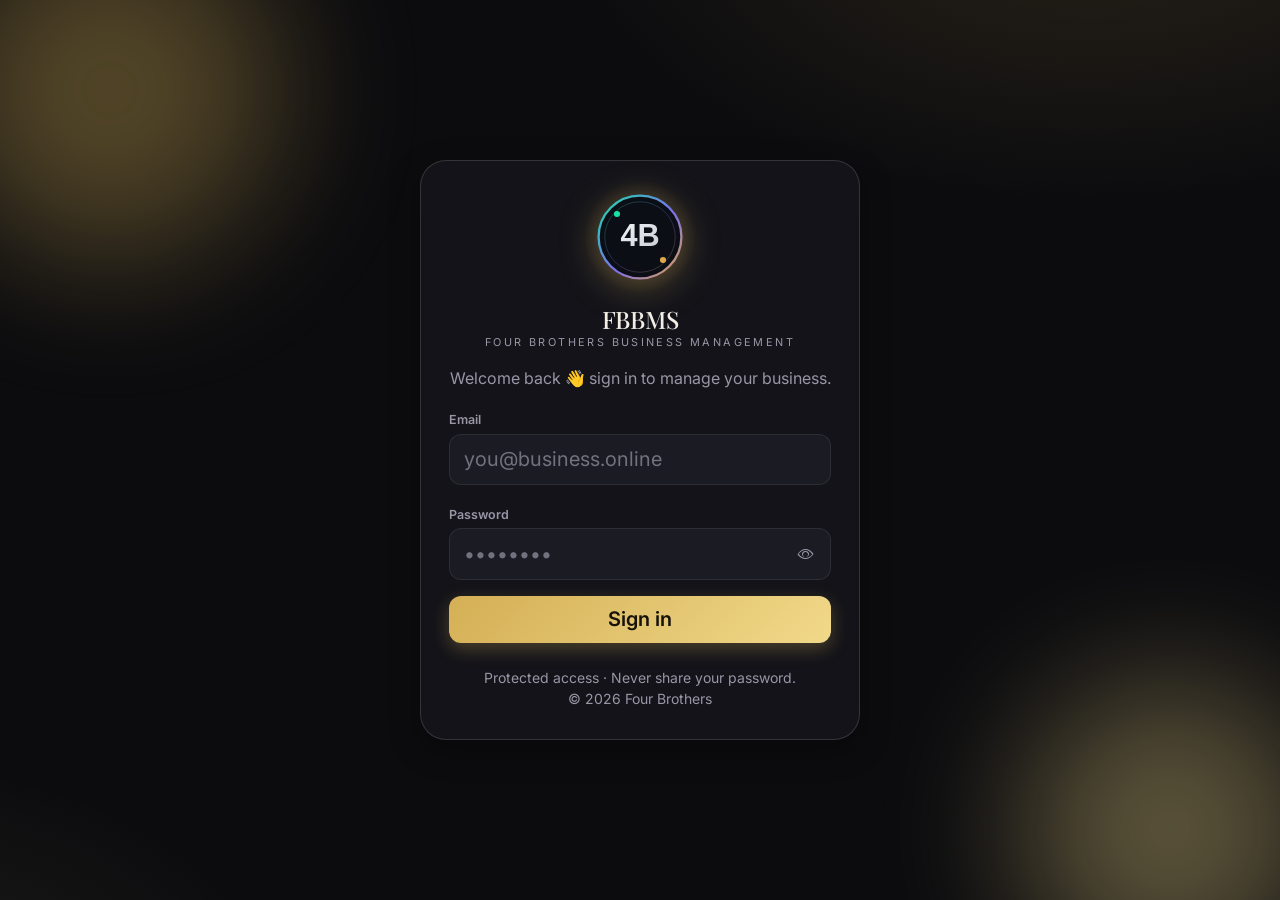
==== commit 2c7cc78d: "Complete business ready" ====
--- a/index.html
+++ b/index.html
@@ -1,65 +1,50 @@
 <!DOCTYPE html>
-<html lang="en">
+<html lang="en" data-theme="dark" data-bs-theme="dark">
 <head>
 <meta charset="UTF-8">
-<meta name="viewport" content="width=device-width, initial-scale=1.0, viewport-fit=cover">
-<title>FBBMS | Sign In</title>
-<link rel="icon" href="assets/logo.svg" type="image/svg+xml">
+<meta name="viewport" content="width=device-width, initial-scale=1, viewport-fit=cover">
+<title>FBBMS · Sign in</title>
+<meta name="theme-color" content="#0c0c0f">
+<link rel="icon" href="assets/favicon.png" type="image/png">
 <link href="https://cdn.jsdelivr.net/npm/bootstrap@5.3.3/dist/css/bootstrap.min.css" rel="stylesheet">
 <link rel="stylesheet" href="https://cdn.jsdelivr.net/npm/bootstrap-icons@1.11.3/font/bootstrap-icons.css">
-<link href="https://fonts.googleapis.com/css2?family=Space+Grotesk:wght@500;600;700&family=Inter:wght@400;500;600;700&family=JetBrains+Mono:wght@500;700&display=swap" rel="stylesheet">
-<link rel="stylesheet" href="css/variables.css">
-<link rel="stylesheet" href="css/components.css">
-<link rel="stylesheet" href="css/login.css">
+<link href="https://fonts.googleapis.com/css2?family=Inter:wght@400;500;600;700;800&family=Playfair+Display:wght@600;700&family=JetBrains+Mono:wght@500;700&display=swap" rel="stylesheet">
+<link rel="stylesheet" href="css/app.css">
 </head>
 <body>
+<div class="orb a"></div><div class="orb b"></div>
+<main class="auth">
+  <div class="auth-card">
+    <div class="text-center mb-3">
+      <div class="logo-anim glow" style="width:92px;--logo-mask:url(assets/fbbms-logo.svg)"><img src="assets/fbbms-logo.svg" alt="FBBMS"></div>
+      <h1 class="h4 mt-3 mb-0" style="font-family:var(--font-display)" id="platName">FBBMS</h1>
+      <div class="brand-sub">Four Brothers Business Management</div>
+    </div>
 
-<div class="auth-shell">
-  <div class="orb orb-1"></div>
-  <div class="orb orb-2"></div>
-  <div class="orb orb-3"></div>
-  <div class="auth-card">
-    <div class="auth-logo-wrap">
-      <div class="auth-logo-ring"><img src="assets/logo.svg" alt="Four Brothers logo"></div>
-      <div>
-        <p class="auth-brand-name">Four Brothers</p>
-        <p class="auth-brand-sub">Business Management System</p>
-      </div>
+    <div id="stepLogin">
+      <p class="text-center muted mb-3" id="loginHello">Welcome back 👋 sign in to manage your business.</p>
+      <div class="alert-fb bad mb-3 d-none" id="err"><i class="bi bi-exclamation-circle"></i><span id="errText"></span></div>
+      <form id="loginForm" novalidate>
+        <div class="mb-3"><label class="form-label" for="email">Email</label><input id="email" type="email" class="form-control form-control-lg" autocomplete="username" placeholder="you@business.online" required></div>
+        <div class="mb-3"><label class="form-label" for="pw">Password</label>
+          <div class="position-relative"><input id="pw" type="password" class="form-control form-control-lg pe-5" autocomplete="current-password" placeholder="••••••••" required>
+          <button type="button" class="btn position-absolute top-50 end-0 translate-middle-y text-muted" id="eye" tabindex="-1"><i class="bi bi-eye"></i></button></div></div>
+        <button class="btn btn-fb btn-lg w-100" id="loginBtn" type="submit"><span class="label">Sign in</span></button>
+      </form>
     </div>
-    <h1 class="auth-title">Welcome back</h1>
-    <p class="auth-subtitle">Sign in to manage your division</p>
-    <div class="auth-error" id="loginError">
-      <i class="bi bi-exclamation-circle"></i>
-      <span id="loginErrorText">Invalid email or password.</span>
+
+    <div id="stepOtp" class="d-none">
+      <p class="text-center muted">We sent a 6-digit code to <b id="otpEmail"></b>. Enter it below 🔐</p>
+      <div class="alert-fb bad mb-3 d-none" id="err2"><i class="bi bi-exclamation-circle"></i><span id="errText2"></span></div>
+      <div class="otp-inputs mb-3" id="otpBoxes"></div>
+      <button class="btn btn-fb btn-lg w-100" id="otpBtn"><span class="label">Verify & continue</span></button>
+      <div class="d-flex justify-content-between mt-3 small"><a href="#" id="backLink">← Back</a><a href="#" id="resend">Resend code</a></div>
     </div>
-    <form id="loginForm" novalidate>
-      <div class="fb-field">
-        <input type="email" id="loginEmail" placeholder=" " required autocomplete="username">
-        <label for="loginEmail">Work email</label>
-        <i class="bi bi-envelope fb-icon"></i>
-      </div>
-      <div class="fb-field">
-        <input type="password" id="loginPassword" placeholder=" " required autocomplete="current-password">
-        <label for="loginPassword">Password</label>
-        <i class="bi bi-lock fb-icon"></i>
-        <button type="button" class="fb-toggle-pass" id="togglePass"><i class="bi bi-eye"></i></button>
-      </div>
-      <button type="submit" class="fb-btn" id="loginBtn">
-        <span class="spinner"></span>
-        <span class="btn-text">Sign In</span>
-      </button>
-    </form>
-    <p class="auth-footer-note">Protected access &middot; Four Brothers Group &copy; <span id="yearNow"></span></p>
-    <div class="demo-creds">
-      <b>Note:</b> <br> &mdash; Do not share your username or password with anyone. <br>
-      &mdash; Keep your login details private and avoid saving them in unsecured files. <br> &mdash; Report suspicious activity immediately to the Manager.
-    </div>
+
+    <p class="text-center muted small mt-4 mb-0">Protected access · Never share your password.<br>© <span id="yr"></span> Four Brothers</p>
   </div>
-</div>
-
+</main>
 <script src="https://cdn.jsdelivr.net/npm/bootstrap@5.3.3/dist/js/bootstrap.bundle.min.js"></script>
-<script type="module" src="js/utils.js"></script>
-<script type="module" src="js/api.js"></script>
 <script type="module" src="js/login.js"></script>
 </body>
-</html>+</html>
--- a/css/app.css
+++ b/css/app.css
@@ -0,0 +1,166 @@
+/* FBBMS v2 – design system. Colours are CSS variables so each business (and the Developer) can re-theme everything. */
+:root{
+  --primary:#d4af55; --accent:#f1d98a; --on-primary:#17130a;
+  --bg:#0c0c0f; --bg2:#101015; --surface:#15151b; --surface2:#1b1b23; --surface3:#23232d;
+  --text:#f3efe6; --muted:#9a96a6; --border:rgba(255,255,255,.08); --border2:rgba(255,255,255,.14);
+  --success:#2fd18b; --danger:#ff5d73; --warning:#ffb84d; --info:#56a8ff;
+  --radius:16px; --radius-sm:10px; --shadow:0 10px 30px rgba(0,0,0,.35);
+  --font:'Inter',system-ui,-apple-system,'Segoe UI',sans-serif; --font-display:'Playfair Display',Georgia,serif;
+  --sidebar:272px;
+}
+html[data-theme="light"]{
+  --bg:#f5f3ee; --bg2:#efece5; --surface:#ffffff; --surface2:#f7f5f0; --surface3:#ece8df;
+  --text:#1c1a16; --muted:#6f6a5d; --border:rgba(20,16,5,.09); --border2:rgba(20,16,5,.16); --shadow:0 10px 30px rgba(60,45,10,.10);
+}
+*{box-sizing:border-box} html{scroll-behavior:smooth}
+body{margin:0;font-family:var(--font);background:var(--bg);color:var(--text);-webkit-font-smoothing:antialiased;min-height:100vh;overflow-x:hidden}
+body::before{content:"";position:fixed;inset:0;pointer-events:none;background:radial-gradient(900px 500px at 85% -10%,color-mix(in srgb,var(--primary) 14%,transparent),transparent 60%),radial-gradient(700px 400px at -10% 110%,color-mix(in srgb,var(--accent) 8%,transparent),transparent 60%);z-index:0}
+a{color:var(--primary);text-decoration:none} .text-muted,.muted{color:var(--muted)!important}
+h1,h2,h3,h4,h5{font-weight:700;letter-spacing:-.01em}
+::selection{background:var(--primary);color:var(--on-primary)}
+::-webkit-scrollbar{width:9px;height:9px}::-webkit-scrollbar-thumb{background:var(--surface3);border-radius:9px}::-webkit-scrollbar-track{background:transparent}
+
+/* ---------- shell ---------- */
+.app{position:relative;z-index:1;display:grid;grid-template-columns:var(--sidebar) minmax(0,1fr);min-height:100vh}
+.sidebar{position:sticky;top:0;height:100vh;display:flex;flex-direction:column;background:linear-gradient(180deg,var(--surface),var(--bg2));border-right:1px solid var(--border);padding:18px 14px;overflow-y:auto;z-index:1040;transition:transform .3s ease}
+.brand{display:flex;flex-direction:column;align-items:center;gap:8px;padding:8px 6px 18px;border-bottom:1px solid var(--border);margin-bottom:12px;text-align:center}
+.brand-name{font-family:var(--font-display);font-size:1.25rem;font-weight:700;letter-spacing:.02em;line-height:1.1}
+.brand-sub{font-size:.68rem;letter-spacing:.22em;text-transform:uppercase;color:var(--muted)}
+.logo-anim{position:relative;display:inline-block;animation:float 6s ease-in-out infinite;filter:drop-shadow(0 6px 18px color-mix(in srgb,var(--primary) 35%,transparent))}
+.logo-anim img{display:block;width:100%;height:auto;position:relative}
+.logo-anim::after{content:"";position:absolute;inset:0;background:linear-gradient(115deg,transparent 35%,rgba(255,255,255,.95) 50%,transparent 65%);background-size:250% 100%;background-position:150% 0;animation:shimmer 4.5s ease-in-out infinite;-webkit-mask-image:var(--logo-mask);mask-image:var(--logo-mask);-webkit-mask-size:contain;mask-size:contain;-webkit-mask-repeat:no-repeat;mask-repeat:no-repeat;-webkit-mask-position:center;mask-position:center;mix-blend-mode:overlay}
+.logo-anim.glow::before{content:"";position:absolute;inset:-18%;border-radius:50%;background:radial-gradient(circle,color-mix(in srgb,var(--primary) 30%,transparent),transparent 65%);animation:pulse 4s ease-in-out infinite;z-index:-1}
+@keyframes float{0%,100%{transform:translateY(0)}50%{transform:translateY(-5px)}}
+@keyframes shimmer{0%{background-position:150% 0}55%,100%{background-position:-50% 0}}
+@keyframes pulse{0%,100%{opacity:.55;transform:scale(.95)}50%{opacity:1;transform:scale(1.08)}}
+.nav-group{font-size:.66rem;letter-spacing:.2em;text-transform:uppercase;color:var(--muted);padding:14px 12px 6px}
+.nav-item{display:flex;align-items:center;gap:12px;padding:10px 12px;border-radius:12px;color:var(--muted);font-weight:500;font-size:.92rem;cursor:pointer;transition:.18s;position:relative;margin-bottom:2px}
+.nav-item i{font-size:1.1rem;width:22px;text-align:center}
+.nav-item:hover{background:var(--surface2);color:var(--text)}
+.nav-item.active{background:linear-gradient(90deg,color-mix(in srgb,var(--primary) 20%,transparent),transparent);color:var(--primary)}
+.nav-item.active::before{content:"";position:absolute;left:-14px;top:20%;bottom:20%;width:4px;border-radius:0 4px 4px 0;background:var(--primary)}
+.nav-item .badge-dot{margin-left:auto;background:var(--danger);color:#fff;font-size:.68rem;border-radius:20px;padding:1px 7px;font-weight:700;animation:pop .4s}
+@keyframes pop{0%{transform:scale(0)}80%{transform:scale(1.2)}100%{transform:scale(1)}}
+.sidebar-foot{margin-top:auto;padding-top:14px;border-top:1px solid var(--border);font-size:.72rem;color:var(--muted);text-align:center}
+.main{min-width:0;display:flex;flex-direction:column}
+.topbar{position:sticky;top:0;z-index:1030;display:flex;align-items:center;gap:12px;padding:12px 24px;background:color-mix(in srgb,var(--bg) 82%,transparent);backdrop-filter:blur(14px);border-bottom:1px solid var(--border)}
+.topbar .grow{flex:1}
+.icon-btn{width:40px;height:40px;border-radius:12px;border:1px solid var(--border);background:var(--surface);color:var(--text);display:grid;place-items:center;cursor:pointer;transition:.18s;position:relative}
+.icon-btn:hover{border-color:var(--primary);color:var(--primary)}
+.icon-btn .count{position:absolute;top:-5px;right:-5px;background:var(--danger);color:#fff;border-radius:20px;font-size:.65rem;font-weight:700;padding:1px 6px}
+.biz-switch{display:flex;align-items:center;gap:10px;padding:6px 12px 6px 8px;border:1px solid var(--border);border-radius:14px;background:var(--surface);cursor:pointer;color:var(--text);max-width:260px}
+.biz-switch img{width:30px;height:30px;object-fit:contain}.biz-switch .nm{font-weight:600;font-size:.9rem;line-height:1.1;text-align:left;white-space:nowrap;overflow:hidden;text-overflow:ellipsis}.biz-switch small{color:var(--muted);font-size:.7rem}
+.clock{text-align:right;line-height:1.15}.clock .t{font-weight:700;font-variant-numeric:tabular-nums;font-size:1rem}.clock .d{font-size:.7rem;color:var(--muted)}
+.live-dot{width:9px;height:9px;border-radius:50%;background:var(--muted);display:inline-block;margin-right:6px}.live-dot.on{background:var(--success);box-shadow:0 0 0 0 rgba(47,209,139,.6);animation:ping 2s infinite}
+@keyframes ping{70%{box-shadow:0 0 0 9px rgba(47,209,139,0)}100%{box-shadow:0 0 0 0 rgba(47,209,139,0)}}
+.content{padding:24px;max-width:1500px;width:100%;margin:0 auto;animation:fadeUp .35s ease}
+@keyframes fadeUp{from{opacity:0;transform:translateY(8px)}to{opacity:1;transform:none}}
+.page-head{display:flex;flex-wrap:wrap;gap:12px;align-items:flex-end;justify-content:space-between;margin-bottom:20px}
+.page-head h1{font-size:1.6rem;margin:0}.page-head p{margin:2px 0 0;color:var(--muted)}
+.scrim{display:none}
+@media (max-width:991.98px){
+  .app{grid-template-columns:1fr}
+  .sidebar{position:fixed;left:0;top:0;width:290px;transform:translateX(-102%);box-shadow:var(--shadow)}
+  body.nav-open .sidebar{transform:none}
+  body.nav-open .scrim{display:block;position:fixed;inset:0;background:rgba(0,0,0,.55);z-index:1035;backdrop-filter:blur(2px)}
+  .topbar{padding:10px 14px}.content{padding:16px 14px 90px}.clock .d{display:none}.biz-switch .nm{max-width:110px}
+}
+.bottom-nav{display:none}
+@media (max-width:991.98px){.bottom-nav{display:flex;position:fixed;left:0;right:0;bottom:0;z-index:1030;background:color-mix(in srgb,var(--surface) 92%,transparent);backdrop-filter:blur(14px);border-top:1px solid var(--border);padding:6px 6px calc(6px + env(safe-area-inset-bottom))}
+  .bottom-nav a{flex:1;display:flex;flex-direction:column;align-items:center;gap:2px;font-size:.66rem;color:var(--muted);padding:6px 0;border-radius:12px;position:relative}.bottom-nav a i{font-size:1.25rem}.bottom-nav a.active{color:var(--primary)}}
+
+/* ---------- cards / kpis ---------- */
+.fb-card{background:linear-gradient(180deg,var(--surface),color-mix(in srgb,var(--surface) 92%,var(--bg)));border:1px solid var(--border);border-radius:var(--radius);padding:18px;box-shadow:0 1px 0 rgba(255,255,255,.03) inset}
+.fb-card h3,.card-title{font-size:.95rem;font-weight:700;margin:0 0 2px}.card-sub{font-size:.78rem;color:var(--muted);margin-bottom:12px}
+.hero{position:relative;overflow:hidden;border-radius:22px;padding:24px 26px;border:1px solid var(--border2);background:linear-gradient(120deg,color-mix(in srgb,var(--primary) 18%,var(--surface)),var(--surface) 60%);margin-bottom:20px}
+.hero::after{content:"";position:absolute;right:-60px;top:-60px;width:220px;height:220px;border-radius:50%;background:radial-gradient(circle,color-mix(in srgb,var(--primary) 35%,transparent),transparent 70%);animation:pulse 6s infinite}
+.hero h1{font-family:var(--font-display);font-size:clamp(1.4rem,3.4vw,2.1rem);margin:0 0 4px}.hero p{color:var(--muted);margin:0}
+.kpi{position:relative;overflow:hidden;padding:16px 16px 14px;border-radius:var(--radius);background:var(--surface);border:1px solid var(--border);transition:.2s;height:100%}
+.kpi:hover{transform:translateY(-3px);border-color:color-mix(in srgb,var(--primary) 50%,var(--border));box-shadow:var(--shadow)}
+.kpi .ico{width:38px;height:38px;border-radius:12px;display:grid;place-items:center;font-size:1.15rem;background:color-mix(in srgb,var(--c,var(--primary)) 16%,transparent);color:var(--c,var(--primary));margin-bottom:10px}
+.kpi .lbl{font-size:.74rem;color:var(--muted);text-transform:uppercase;letter-spacing:.08em;font-weight:600}
+.kpi .val{font-size:clamp(1.15rem,2.2vw,1.55rem);font-weight:800;margin-top:2px;font-variant-numeric:tabular-nums;white-space:nowrap}
+.kpi .sub{font-size:.76rem;color:var(--muted);margin-top:2px}
+.delta{display:inline-flex;align-items:center;gap:3px;font-size:.72rem;font-weight:700;padding:2px 8px;border-radius:20px}.delta.up{background:rgba(47,209,139,.14);color:var(--success)}.delta.down{background:rgba(255,93,115,.14);color:var(--danger)}.delta.flat{background:var(--surface3);color:var(--muted)}
+.chart-box{position:relative;height:290px}.chart-box.sm{height:230px}
+
+/* ---------- forms & buttons ---------- */
+.form-control,.form-select{background:var(--surface2)!important;border:1px solid var(--border)!important;color:var(--text)!important;border-radius:12px!important;padding:.6rem .85rem}
+.form-control:focus,.form-select:focus{border-color:var(--primary)!important;box-shadow:0 0 0 .2rem color-mix(in srgb,var(--primary) 22%,transparent)!important}
+.form-control::placeholder{color:color-mix(in srgb,var(--muted) 70%,transparent)}
+.form-label{font-size:.78rem;font-weight:600;color:var(--muted);margin-bottom:4px}
+.form-check-input{background-color:var(--surface3);border-color:var(--border2)}.form-check-input:checked{background-color:var(--primary);border-color:var(--primary)}
+.btn{border-radius:12px;font-weight:600;padding:.55rem 1rem;transition:.18s}
+.btn-fb{background:linear-gradient(135deg,var(--primary),var(--accent));color:var(--on-primary)!important;border:0;box-shadow:0 6px 18px color-mix(in srgb,var(--primary) 30%,transparent)}
+.btn-fb:hover{transform:translateY(-1px);filter:brightness(1.06)}.btn-fb:disabled{opacity:.6;transform:none}
+.btn-soft{background:var(--surface2);border:1px solid var(--border);color:var(--text)}.btn-soft:hover{border-color:var(--primary);color:var(--primary)}
+.btn-danger-soft{background:rgba(255,93,115,.12);color:var(--danger);border:1px solid rgba(255,93,115,.25)}.btn-danger-soft:hover{background:rgba(255,93,115,.22);color:var(--danger)}
+.btn-sm{padding:.35rem .7rem;font-size:.82rem;border-radius:10px}
+.search{position:relative}.search i{position:absolute;left:12px;top:50%;transform:translateY(-50%);color:var(--muted)}.search input{padding-left:36px}
+.filters{display:flex;flex-wrap:wrap;gap:10px;margin-bottom:14px}.filters>*{flex:0 1 auto}.filters .search{flex:1 1 220px}.filters .form-select,.filters .form-control{min-width:130px}
+.chip{display:inline-flex;align-items:center;gap:6px;padding:6px 12px;border-radius:30px;font-size:.8rem;font-weight:600;background:var(--surface2);border:1px solid var(--border);color:var(--muted);cursor:pointer;transition:.15s;white-space:nowrap}
+.chip:hover{color:var(--text)}.chip.active{background:color-mix(in srgb,var(--primary) 18%,transparent);border-color:var(--primary);color:var(--primary)}
+.chips{display:flex;gap:8px;overflow-x:auto;padding-bottom:6px;margin-bottom:12px;scrollbar-width:thin}
+
+/* ---------- tables ---------- */
+.tbl-wrap{overflow-x:auto;border:1px solid var(--border);border-radius:var(--radius);background:var(--surface)}
+.fb-table{width:100%;border-collapse:collapse;font-size:.88rem;min-width:640px}
+.fb-table th{font-size:.7rem;letter-spacing:.09em;text-transform:uppercase;color:var(--muted);font-weight:700;padding:12px 14px;border-bottom:1px solid var(--border);background:var(--surface2);white-space:nowrap;position:sticky;top:0}
+.fb-table td{padding:12px 14px;border-bottom:1px solid var(--border);vertical-align:middle}
+.fb-table tr:last-child td{border-bottom:0}.fb-table tbody tr{transition:.12s}.fb-table tbody tr:hover{background:color-mix(in srgb,var(--primary) 5%,transparent)}
+.fb-table .num{text-align:right;font-variant-numeric:tabular-nums;white-space:nowrap}.fb-table tr.voided td{opacity:.5;text-decoration:line-through}.fb-table tr.voided td:last-child,.fb-table tr.voided td .keep{text-decoration:none}
+@media (max-width:767.98px){
+  .fb-table.stack{min-width:0}.fb-table.stack thead{display:none}.fb-table.stack tr{display:block;padding:12px;border-bottom:1px solid var(--border)}
+  .fb-table.stack td{display:flex;justify-content:space-between;gap:12px;padding:4px 0;border:0;text-align:right}.fb-table.stack td::before{content:attr(data-label);color:var(--muted);font-size:.72rem;text-transform:uppercase;letter-spacing:.06em;text-align:left;flex-shrink:0}
+  .fb-table.stack td.nolabel::before{display:none}.fb-table.stack td.nolabel{justify-content:flex-end}
+  .tbl-wrap:has(.stack){border:0;background:none}.fb-table.stack tbody tr{background:var(--surface);border:1px solid var(--border);border-radius:14px;margin-bottom:10px}
+}
+.pager{display:flex;align-items:center;justify-content:space-between;gap:10px;padding:12px 4px;color:var(--muted);font-size:.82rem;flex-wrap:wrap}
+
+/* ---------- badges ---------- */
+.pill{display:inline-flex;align-items:center;gap:5px;font-size:.72rem;font-weight:700;padding:3px 10px;border-radius:30px;background:var(--surface3);color:var(--muted);white-space:nowrap}
+.pill.success{background:rgba(47,209,139,.14);color:var(--success)}.pill.danger{background:rgba(255,93,115,.14);color:var(--danger)}.pill.warning{background:rgba(255,184,77,.15);color:var(--warning)}.pill.info{background:rgba(86,168,255,.15);color:var(--info)}.pill.gold{background:color-mix(in srgb,var(--primary) 18%,transparent);color:var(--primary)}
+.avatar{width:34px;height:34px;border-radius:50%;display:inline-grid;place-items:center;font-weight:700;font-size:.8rem;background:linear-gradient(135deg,var(--primary),var(--accent));color:var(--on-primary);flex-shrink:0}
+.thumb{width:44px;height:44px;border-radius:10px;object-fit:cover;background:var(--surface3);flex-shrink:0;display:grid;place-items:center;color:var(--muted);overflow:hidden}.thumb img{width:100%;height:100%;object-fit:cover}
+
+/* ---------- modal / toast / misc ---------- */
+.modal-content{background:var(--surface);border:1px solid var(--border2);border-radius:20px;color:var(--text)}
+.modal-header,.modal-footer{border-color:var(--border)}.btn-close{filter:var(--close-filter,invert(1))}html[data-theme="light"] .btn-close{filter:none}
+.toast-wrap{position:fixed;right:16px;top:16px;z-index:2000;display:flex;flex-direction:column;gap:10px;width:min(380px,calc(100vw - 32px))}
+.fb-toast{display:flex;gap:12px;align-items:flex-start;padding:12px 14px;border-radius:14px;background:var(--surface);border:1px solid var(--border2);box-shadow:var(--shadow);animation:slideIn .3s ease;border-left:4px solid var(--primary)}
+.fb-toast.success{border-left-color:var(--success)}.fb-toast.error{border-left-color:var(--danger)}.fb-toast.warn{border-left-color:var(--warning)}
+.fb-toast .t{font-weight:700;font-size:.88rem}.fb-toast .m{font-size:.8rem;color:var(--muted)}
+@keyframes slideIn{from{opacity:0;transform:translateX(30px)}to{opacity:1;transform:none}}
+.skeleton{border-radius:10px;background:linear-gradient(90deg,var(--surface2) 25%,var(--surface3) 37%,var(--surface2) 63%);background-size:400% 100%;animation:skel 1.4s ease infinite;min-height:16px}
+@keyframes skel{0%{background-position:100% 50%}100%{background-position:0 50%}}
+.empty{text-align:center;padding:42px 18px;color:var(--muted)}.empty i{font-size:2.4rem;color:var(--primary);opacity:.7;display:block;margin-bottom:8px}
+.feed-item{display:flex;gap:12px;padding:10px 0;border-bottom:1px solid var(--border);align-items:center}.feed-item:last-child{border:0}
+.feed-item.fresh{animation:flash 2s}@keyframes flash{0%{background:color-mix(in srgb,var(--primary) 25%,transparent)}100%{background:transparent}}
+.progress-thin{height:7px;border-radius:7px;background:var(--surface3);overflow:hidden}.progress-thin>div{height:100%;border-radius:7px;background:linear-gradient(90deg,var(--primary),var(--accent));transition:width .8s}
+.perm-group{border:1px solid var(--border);border-radius:14px;padding:12px 14px;margin-bottom:10px;background:var(--surface2)}.perm-group h6{font-size:.7rem;letter-spacing:.14em;text-transform:uppercase;color:var(--primary);margin:0 0 6px}
+.heat{display:grid;grid-template-columns:repeat(24,1fr);gap:3px}.heat div{aspect-ratio:1;border-radius:4px;background:color-mix(in srgb,var(--primary) calc(var(--i,0)*100%),var(--surface3))}
+.alert-fb{border-radius:14px;padding:12px 14px;display:flex;gap:10px;align-items:flex-start;background:rgba(255,184,77,.1);border:1px solid rgba(255,184,77,.3);color:var(--warning);font-size:.86rem}.alert-fb.ok{background:rgba(47,209,139,.1);border-color:rgba(47,209,139,.3);color:var(--success)}.alert-fb.bad{background:rgba(255,93,115,.1);border-color:rgba(255,93,115,.3);color:var(--danger)}
+.dropdown-menu{background:var(--surface);border:1px solid var(--border2);border-radius:14px;padding:6px;box-shadow:var(--shadow);color:var(--text)}.dropdown-item{border-radius:9px;color:var(--text);font-size:.88rem}.dropdown-item:hover,.dropdown-item.active{background:color-mix(in srgb,var(--primary) 14%,transparent);color:var(--primary)}.dropdown-divider{border-color:var(--border)}
+.notif-menu{width:min(360px,92vw);max-height:70vh;overflow:auto}
+.pw-box{font-family:'JetBrains Mono',monospace;background:var(--surface3);border:1px dashed var(--primary);border-radius:12px;padding:12px;text-align:center;letter-spacing:.08em;font-size:1.05rem;user-select:all}
+
+/* ---------- POS ---------- */
+.pos{display:grid;grid-template-columns:minmax(0,1fr) 400px;gap:18px;align-items:start}
+@media (max-width:1199.98px){.pos{grid-template-columns:1fr}}
+.pgrid{display:grid;grid-template-columns:repeat(auto-fill,minmax(160px,1fr));gap:12px}
+.pcard{background:var(--surface);border:1px solid var(--border);border-radius:14px;overflow:hidden;cursor:pointer;transition:.18s;display:flex;flex-direction:column;text-align:left;color:var(--text);padding:0}
+.pcard:hover{transform:translateY(-3px);border-color:var(--primary);box-shadow:var(--shadow)}.pcard.out{opacity:.45;pointer-events:none}
+.pcard .img{aspect-ratio:1/1;background:var(--surface3);display:grid;place-items:center;color:var(--muted);font-size:2rem;overflow:hidden}.pcard .img img{width:100%;height:100%;object-fit:cover}
+.pcard .b{padding:10px 12px}.pcard .n{font-weight:600;font-size:.86rem;line-height:1.25;height:2.15em;overflow:hidden}.pcard .p{color:var(--primary);font-weight:800;margin-top:4px}.pcard .s{font-size:.7rem;color:var(--muted)}
+.cart{position:sticky;top:84px}.cart-line{display:grid;grid-template-columns:1fr auto;gap:6px 10px;padding:10px 0;border-bottom:1px solid var(--border)}
+.qty{display:inline-flex;align-items:center;border:1px solid var(--border);border-radius:10px;overflow:hidden}.qty button{background:var(--surface2);border:0;color:var(--text);width:30px;height:30px}.qty input{width:44px;text-align:center;background:transparent;border:0;color:var(--text);font-weight:700}
+.total-row{display:flex;justify-content:space-between;padding:4px 0;color:var(--muted)}.total-row.big{color:var(--text);font-size:1.3rem;font-weight:800;border-top:1px dashed var(--border2);margin-top:8px;padding-top:12px}
+.receipt{font-family:'JetBrains Mono',ui-monospace,monospace;font-size:.82rem;background:#fff;color:#111;border-radius:12px;padding:18px;max-width:380px;margin:auto}.receipt hr{border-top:1px dashed #999;opacity:1}.receipt .r{display:flex;justify-content:space-between;gap:8px}
+@media print{body *{visibility:hidden}.receipt,.receipt *,.print-area,.print-area *{visibility:visible}.receipt,.print-area{position:absolute;left:0;top:0;width:100%}.no-print{display:none!important}}
+/* ---------- login ---------- */
+.auth{min-height:100vh;display:grid;place-items:center;padding:20px;position:relative;z-index:1}
+.auth-card{width:min(440px,100%);background:color-mix(in srgb,var(--surface) 90%,transparent);backdrop-filter:blur(18px);border:1px solid var(--border2);border-radius:26px;padding:30px 28px;box-shadow:var(--shadow)}
+.orb{position:fixed;border-radius:50%;filter:blur(70px);opacity:.35;z-index:0;animation:drift 14s ease-in-out infinite alternate}.orb.a{width:340px;height:340px;background:var(--primary);top:-80px;left:-60px}.orb.b{width:300px;height:300px;background:var(--accent);bottom:-80px;right:-40px;animation-delay:-6s}
+@keyframes drift{to{transform:translate(40px,30px) scale(1.15)}}
+.otp-inputs{display:flex;gap:8px;justify-content:center}.otp-inputs input{width:48px;height:56px;text-align:center;font-size:1.4rem;font-weight:700;border-radius:12px;background:var(--surface2);border:1px solid var(--border2);color:var(--text)}.otp-inputs input:focus{outline:none;border-color:var(--primary);box-shadow:0 0 0 .2rem color-mix(in srgb,var(--primary) 25%,transparent)}
+@media (prefers-reduced-motion:reduce){*{animation:none!important;transition:none!important}}
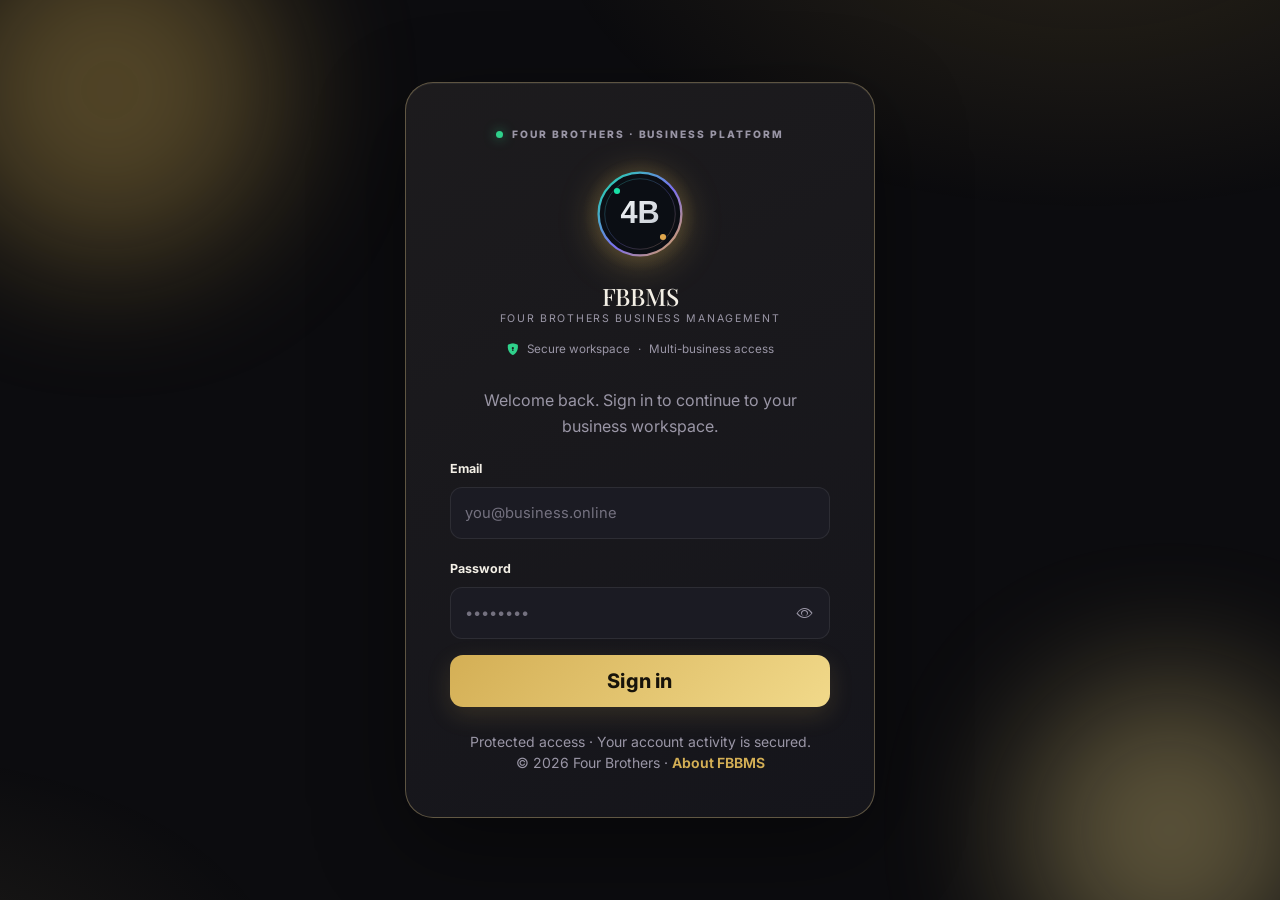
==== commit 1a116fd4: "Enhanced the UI and SEO" ====
--- a/index.html
+++ b/index.html
@@ -3,7 +3,10 @@
 <head>
 <meta charset="UTF-8">
 <meta name="viewport" content="width=device-width, initial-scale=1, viewport-fit=cover">
-<title>FBBMS · Sign in</title>
+<title>FBBMS · Secure Business Management Login</title>
+<meta name="description" content="Secure sign-in to Four Brothers Business Management System (FBBMS), an integrated platform for sales, inventory, finance, reporting and business operations.">
+<meta name="robots" content="noindex, nofollow">
+<meta name="referrer" content="strict-origin-when-cross-origin">
 <meta name="theme-color" content="#0c0c0f">
 <link rel="icon" href="assets/favicon.png" type="image/png">
 <link href="https://cdn.jsdelivr.net/npm/bootstrap@5.3.3/dist/css/bootstrap.min.css" rel="stylesheet">
@@ -15,20 +18,22 @@
 <div class="orb a"></div><div class="orb b"></div>
 <main class="auth">
   <div class="auth-card">
+    <div class="auth-kicker"><span class="auth-kicker-dot"></span> FOUR BROTHERS · BUSINESS PLATFORM</div>
     <div class="text-center mb-3">
       <div class="logo-anim glow" style="width:92px;--logo-mask:url(assets/fbbms-logo.svg)"><img src="assets/fbbms-logo.svg" alt="FBBMS"></div>
       <h1 class="h4 mt-3 mb-0" style="font-family:var(--font-display)" id="platName">FBBMS</h1>
       <div class="brand-sub">Four Brothers Business Management</div>
+      <div class="auth-trust"><i class="bi bi-shield-lock-fill"></i> Secure workspace <span>·</span> Multi-business access</div>
     </div>
 
     <div id="stepLogin">
-      <p class="text-center muted mb-3" id="loginHello">Welcome back 👋 sign in to manage your business.</p>
+      <p class="text-center muted mb-3" id="loginHello">Welcome back. Sign in to continue to your business workspace.</p>
       <div class="alert-fb bad mb-3 d-none" id="err"><i class="bi bi-exclamation-circle"></i><span id="errText"></span></div>
       <form id="loginForm" novalidate>
         <div class="mb-3"><label class="form-label" for="email">Email</label><input id="email" type="email" class="form-control form-control-lg" autocomplete="username" placeholder="you@business.online" required></div>
         <div class="mb-3"><label class="form-label" for="pw">Password</label>
           <div class="position-relative"><input id="pw" type="password" class="form-control form-control-lg pe-5" autocomplete="current-password" placeholder="••••••••" required>
-          <button type="button" class="btn position-absolute top-50 end-0 translate-middle-y text-muted" id="eye" tabindex="-1"><i class="bi bi-eye"></i></button></div></div>
+          <button type="button" class="btn position-absolute top-50 end-0 translate-middle-y text-muted" id="eye" aria-label="Show password" aria-pressed="false"><i class="bi bi-eye"></i></button></div></div>
         <button class="btn btn-fb btn-lg w-100" id="loginBtn" type="submit"><span class="label">Sign in</span></button>
       </form>
     </div>
@@ -41,7 +46,7 @@
       <div class="d-flex justify-content-between mt-3 small"><a href="#" id="backLink">← Back</a><a href="#" id="resend">Resend code</a></div>
     </div>
 
-    <p class="text-center muted small mt-4 mb-0">Protected access · Never share your password.<br>© <span id="yr"></span> Four Brothers</p>
+    <p class="text-center muted small mt-4 mb-0">Protected access · Your account activity is secured.<br>© <span id="yr"></span> Four Brothers · <a href="about.html">About FBBMS</a></p>
   </div>
 </main>
 <script src="https://cdn.jsdelivr.net/npm/bootstrap@5.3.3/dist/js/bootstrap.bundle.min.js"></script>
--- a/css/app.css
+++ b/css/app.css
@@ -164,3 +164,43 @@
 @keyframes drift{to{transform:translate(40px,30px) scale(1.15)}}
 .otp-inputs{display:flex;gap:8px;justify-content:center}.otp-inputs input{width:48px;height:56px;text-align:center;font-size:1.4rem;font-weight:700;border-radius:12px;background:var(--surface2);border:1px solid var(--border2);color:var(--text)}.otp-inputs input:focus{outline:none;border-color:var(--primary);box-shadow:0 0 0 .2rem color-mix(in srgb,var(--primary) 25%,transparent)}
 @media (prefers-reduced-motion:reduce){*{animation:none!important;transition:none!important}}
+
+/* ---------- refined authentication experience ---------- */
+.auth{padding:clamp(18px,4vw,48px);isolation:isolate}
+.auth-card{width:min(470px,100%);padding:clamp(28px,5vw,44px);border-radius:28px;background:linear-gradient(155deg,color-mix(in srgb,var(--surface) 96%,var(--primary) 4%),var(--surface));border-color:color-mix(in srgb,var(--primary) 24%,var(--border2));box-shadow:0 28px 90px rgba(0,0,0,.42),inset 0 1px 0 rgba(255,255,255,.055);animation:authEnter .55s cubic-bezier(.2,.75,.25,1) both}
+@keyframes authEnter{from{opacity:0;transform:translateY(16px) scale(.99)}to{opacity:1;transform:none}}
+.auth-kicker{display:flex;justify-content:center;align-items:center;gap:9px;color:var(--muted);font-size:.64rem;font-weight:800;letter-spacing:.19em;margin-bottom:26px}
+.auth-kicker-dot{width:7px;height:7px;border-radius:50%;background:var(--success);box-shadow:0 0 12px color-mix(in srgb,var(--success) 65%,transparent)}
+.auth-card .brand-sub{letter-spacing:.16em;font-size:.66rem}
+.auth-trust{display:flex;justify-content:center;align-items:center;gap:8px;margin-top:14px;color:var(--muted);font-size:.73rem}
+.auth-trust i{color:var(--success)}
+.auth-card #loginHello{line-height:1.65;margin-top:28px!important}
+.auth-card .form-label{font-size:.78rem;font-weight:700;color:var(--text);margin-bottom:8px}
+.auth-card .form-control{min-height:52px;border-radius:13px;background:var(--bg2);border-color:var(--border2);font-size:.92rem;transition:border-color .2s,box-shadow .2s}
+.auth-card .form-control:focus{border-color:var(--primary);box-shadow:0 0 0 3px color-mix(in srgb,var(--primary) 17%,transparent)}
+.auth-card .btn-fb{min-height:52px;border-radius:13px;font-weight:750;letter-spacing:.01em;box-shadow:0 8px 24px color-mix(in srgb,var(--primary) 16%,transparent);transition:transform .2s,filter .2s}
+.auth-card .btn-fb:hover:not(:disabled){transform:translateY(-1px);filter:brightness(1.07)}
+.auth-card button:disabled{cursor:wait;opacity:.78}
+.auth-card .alert-fb{border-radius:12px}
+.auth-card #eye{height:42px;width:44px;right:5px!important;border:0}
+.auth-card #eye:focus-visible,.auth-card a:focus-visible,.auth-card button:focus-visible{outline:2px solid var(--primary);outline-offset:3px}
+.auth-card .small a{font-weight:650}
+.auth-card .small a[aria-disabled=true]{pointer-events:none;opacity:.6}
+@media(max-width:420px){.auth-card{padding:26px 20px;border-radius:22px}.auth-kicker{font-size:.57rem;letter-spacing:.14em}}
+@media(prefers-reduced-motion:reduce){.auth-card{animation:none}}
+
+/* Application boot, loading and empty-state consistency */
+.boot-screen{position:fixed;inset:0;z-index:3000;display:flex;flex-direction:column;align-items:center;justify-content:center;gap:12px;padding:28px;text-align:center;background:var(--bg);color:var(--text)}
+.boot-mark{width:78px;height:78px;display:grid;place-items:center;border-radius:22px;background:var(--surface);border:1px solid var(--border);margin-bottom:8px}
+.boot-mark img{width:62px;height:62px;object-fit:contain}
+.boot-spinner{width:30px;height:30px;border:3px solid var(--border2);border-top-color:var(--primary);border-radius:50%;animation:bootSpin .8s linear infinite}
+@keyframes bootSpin{to{transform:rotate(360deg)}}
+.boot-screen strong{font-size:1rem}.boot-screen>span{font-size:.84rem;color:var(--muted);max-width:340px;line-height:1.6}
+button[aria-busy=true]{cursor:wait!important;opacity:.78}
+button[aria-busy=true] .spinner-border{vertical-align:-.12em}
+.empty{padding:34px 22px;border:1px dashed var(--border2);border-radius:16px;text-align:center;color:var(--muted);background:var(--surface)}
+.empty>i{display:block;font-size:1.8rem;color:var(--primary);margin-bottom:10px}
+.skeleton{border-radius:13px;position:relative;overflow:hidden;background:var(--surface2)}
+.skeleton:after{content:"";position:absolute;inset:0;transform:translateX(-100%);background:linear-gradient(90deg,transparent,color-mix(in srgb,var(--text) 6%,transparent),transparent);animation:skeletonSweep 1.4s infinite}
+@keyframes skeletonSweep{to{transform:translateX(100%)}}
+@media(prefers-reduced-motion:reduce){.boot-spinner,.skeleton:after{animation:none}}
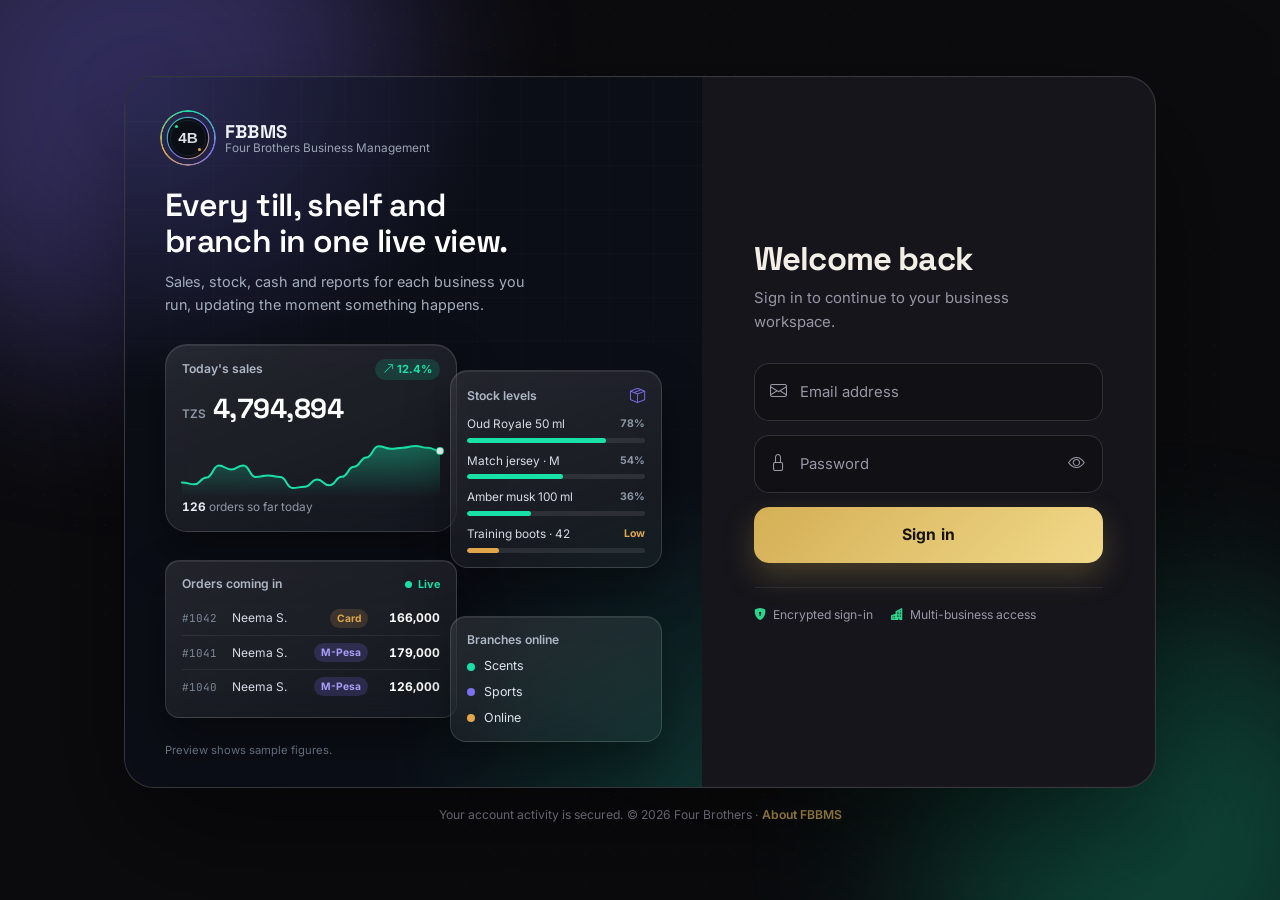
==== commit 3a42af41: "Animated the login page" ====
--- a/index.html
+++ b/index.html
@@ -11,44 +11,142 @@
 <link rel="icon" href="assets/favicon.png" type="image/png">
 <link href="https://cdn.jsdelivr.net/npm/bootstrap@5.3.3/dist/css/bootstrap.min.css" rel="stylesheet">
 <link rel="stylesheet" href="https://cdn.jsdelivr.net/npm/bootstrap-icons@1.11.3/font/bootstrap-icons.css">
-<link href="https://fonts.googleapis.com/css2?family=Inter:wght@400;500;600;700;800&family=Playfair+Display:wght@600;700&family=JetBrains+Mono:wght@500;700&display=swap" rel="stylesheet">
+<link href="https://fonts.googleapis.com/css2?family=Inter:wght@400;500;600;700;800&family=Playfair+Display:wght@600;700&family=Space+Grotesk:wght@500;600;700&family=JetBrains+Mono:wght@500;700&display=swap" rel="stylesheet">
 <link rel="stylesheet" href="css/app.css">
+<link rel="stylesheet" href="css/login-animated.css">
 </head>
-<body>
-<div class="orb a"></div><div class="orb b"></div>
-<main class="auth">
-  <div class="auth-card">
-    <div class="auth-kicker"><span class="auth-kicker-dot"></span> FOUR BROTHERS · BUSINESS PLATFORM</div>
-    <div class="text-center mb-3">
-      <div class="logo-anim glow" style="width:92px;--logo-mask:url(assets/fbbms-logo.svg)"><img src="assets/fbbms-logo.svg" alt="FBBMS"></div>
-      <h1 class="h4 mt-3 mb-0" style="font-family:var(--font-display)" id="platName">FBBMS</h1>
-      <div class="brand-sub">Four Brothers Business Management</div>
-      <div class="auth-trust"><i class="bi bi-shield-lock-fill"></i> Secure workspace <span>·</span> Multi-business access</div>
-    </div>
+<body class="lx">
 
-    <div id="stepLogin">
-      <p class="text-center muted mb-3" id="loginHello">Welcome back. Sign in to continue to your business workspace.</p>
-      <div class="alert-fb bad mb-3 d-none" id="err"><i class="bi bi-exclamation-circle"></i><span id="errText"></span></div>
-      <form id="loginForm" novalidate>
-        <div class="mb-3"><label class="form-label" for="email">Email</label><input id="email" type="email" class="form-control form-control-lg" autocomplete="username" placeholder="you@business.online" required></div>
-        <div class="mb-3"><label class="form-label" for="pw">Password</label>
-          <div class="position-relative"><input id="pw" type="password" class="form-control form-control-lg pe-5" autocomplete="current-password" placeholder="••••••••" required>
-          <button type="button" class="btn position-absolute top-50 end-0 translate-middle-y text-muted" id="eye" aria-label="Show password" aria-pressed="false"><i class="bi bi-eye"></i></button></div></div>
-        <button class="btn btn-fb btn-lg w-100" id="loginBtn" type="submit"><span class="label">Sign in</span></button>
-      </form>
-    </div>
+<!-- ambient background: drifting colour fields + a dot grid that lights up under the pointer -->
+<div class="lx-bg" aria-hidden="true">
+  <span class="lx-blob b1"></span><span class="lx-blob b2"></span><span class="lx-blob b3"></span>
+  <span class="lx-grid"></span><span class="lx-grid hot"></span>
+</div>
+<div class="lx-wipe" aria-hidden="true"></div>
 
-    <div id="stepOtp" class="d-none">
-      <p class="text-center muted">We sent a 6-digit code to <b id="otpEmail"></b>. Enter it below 🔐</p>
-      <div class="alert-fb bad mb-3 d-none" id="err2"><i class="bi bi-exclamation-circle"></i><span id="errText2"></span></div>
-      <div class="otp-inputs mb-3" id="otpBoxes"></div>
-      <button class="btn btn-fb btn-lg w-100" id="otpBtn"><span class="label">Verify & continue</span></button>
-      <div class="d-flex justify-content-between mt-3 small"><a href="#" id="backLink">← Back</a><a href="#" id="resend">Resend code</a></div>
-    </div>
+<main class="lx-wrap">
+  <div class="lx-shell" id="shell">
 
-    <p class="text-center muted small mt-4 mb-0">Protected access · Your account activity is secured.<br>© <span id="yr"></span> Four Brothers · <a href="about.html">About FBBMS</a></p>
+    <!-- ───────────── LEFT: live business floor ───────────── -->
+    <section class="lx-stage" aria-label="Platform preview">
+      <div class="lx-scan" aria-hidden="true"></div>
+
+      <header class="lx-brand">
+        <span class="lx-mark"><img src="assets/fbbms-logo.svg" alt=""></span>
+        <span class="lx-brand-t"><b id="platName">FBBMS</b><small>Four Brothers Business Management</small></span>
+      </header>
+
+      <div class="lx-copy">
+        <h2>Every till, shelf and branch in one live view.</h2>
+        <p>Sales, stock, cash and reports for each business you run, updating the moment something happens.</p>
+      </div>
+
+      <!-- floating cards (desktop) -->
+      <div class="lx-cards" aria-hidden="true">
+        <div class="lx-card c-rev" data-depth="16" style="--i:0;--r:-5deg"><div class="lx-card-in">
+          <div class="lx-card-h"><span>Today's sales</span><em class="lx-delta" id="fxDelta"><i class="bi bi-arrow-up-right"></i> 12.4%</em></div>
+          <div class="lx-big"><small>TZS</small><b id="fxTotal">0</b></div>
+          <svg class="lx-spark" viewBox="0 0 258 62" width="100%" height="62">
+            <defs><linearGradient id="fxG" x1="0" y1="0" x2="0" y2="1"><stop offset="0" stop-color="#18E0A6" stop-opacity=".38"/><stop offset="1" stop-color="#18E0A6" stop-opacity="0"/></linearGradient></defs>
+            <path id="fxArea" fill="url(#fxG)"/>
+            <path id="fxLine" fill="none" stroke="#18E0A6" stroke-width="2" stroke-linecap="round" stroke-linejoin="round"/>
+            <circle id="fxPulse" class="lx-pulse" r="4" fill="#18E0A6"/><circle id="fxDot" r="3.2" fill="#fff"/>
+          </svg>
+          <div class="lx-card-f"><b id="fxCount">126</b> orders so far today</div>
+        </div></div>
+
+        <div class="lx-card c-stock" data-depth="30" style="--i:1;--r:4deg"><div class="lx-card-in">
+          <div class="lx-card-h"><span>Stock levels</span><i class="bi bi-box-seam"></i></div>
+          <ul class="lx-stock" id="fxStock"></ul>
+        </div></div>
+
+        <div class="lx-card c-ord" data-depth="22" style="--i:2;--r:-3deg"><div class="lx-card-in">
+          <div class="lx-card-h"><span>Orders coming in</span><span class="lx-live"><i></i>Live</span></div>
+          <ul class="lx-orders" id="fxOrders"></ul>
+        </div></div>
+
+        <div class="lx-card c-br" data-depth="38" style="--i:3;--r:5deg"><div class="lx-card-in">
+          <div class="lx-card-h"><span>Branches online</span></div>
+          <div class="lx-br">
+            <span><i style="--c:var(--lx-em)"></i>Scents</span>
+            <span><i style="--c:var(--lx-vi);animation-delay:-.6s"></i>Sports</span>
+            <span><i style="--c:var(--lx-am);animation-delay:-1.2s"></i>Online</span>
+          </div>
+        </div></div>
+      </div>
+
+      <!-- compact KPI marquee (mobile / tablet) -->
+      <div class="lx-strip" aria-hidden="true"><div class="lx-strip-in">
+        <span class="lx-chip"><i class="bi bi-graph-up-arrow"></i>Sales today <b>TZS 4.8M</b></span>
+        <span class="lx-chip"><i class="bi bi-receipt"></i>Orders <b>126</b></span>
+        <span class="lx-chip"><i class="bi bi-box-seam"></i>Low stock <b>3 items</b></span>
+        <span class="lx-chip"><i class="bi bi-shop"></i>Branches <b>3 online</b></span>
+        <span class="lx-chip"><i class="bi bi-graph-up-arrow"></i>Sales today <b>TZS 4.8M</b></span>
+        <span class="lx-chip"><i class="bi bi-receipt"></i>Orders <b>126</b></span>
+        <span class="lx-chip"><i class="bi bi-box-seam"></i>Low stock <b>3 items</b></span>
+        <span class="lx-chip"><i class="bi bi-shop"></i>Branches <b>3 online</b></span>
+      </div></div>
+
+      <p class="lx-note">Preview shows sample figures.</p>
+    </section>
+
+    <!-- ───────────── RIGHT: sign-in ───────────── -->
+    <section class="lx-panel">
+
+      <div id="stepLogin" class="lx-step">
+        <h1 class="lx-h">Welcome back</h1>
+        <p class="lx-sub" id="loginHello">Sign in to continue to your business workspace.</p>
+
+        <div class="lx-alert d-none" id="err"><i class="bi bi-exclamation-circle"></i><span id="errText"></span></div>
+
+        <form id="loginForm" novalidate>
+          <div class="lx-field" style="--d:0">
+            <i class="bi bi-envelope lx-ico"></i>
+            <input id="email" type="email" autocomplete="username" placeholder=" " required>
+            <label for="email">Email address</label>
+            <span class="lx-glow"></span>
+          </div>
+          <div class="lx-field" style="--d:1">
+            <i class="bi bi-lock lx-ico"></i>
+            <input id="pw" type="password" autocomplete="current-password" placeholder=" " required>
+            <label for="pw">Password</label>
+            <button type="button" class="lx-eye" id="eye" aria-label="Show password" aria-pressed="false"><i class="bi bi-eye"></i></button>
+            <span class="lx-glow"></span>
+          </div>
+          <div class="lx-caps d-none" id="caps"><i class="bi bi-capslock"></i> Caps Lock is on</div>
+
+          <button class="lx-btn" id="loginBtn" type="submit"><span class="fill"></span><span class="label">Sign in</span></button>
+        </form>
+
+        <ul class="lx-assure">
+          <li><i class="bi bi-shield-lock-fill"></i>Encrypted sign-in</li>
+          <li><i class="bi bi-buildings-fill"></i>Multi-business access</li>
+        </ul>
+      </div>
+
+      <div id="stepOtp" class="lx-step d-none">
+        <span class="lx-otp-ico"><i class="bi bi-shield-lock-fill"></i></span>
+        <h1 class="lx-h">Check your email</h1>
+        <p class="lx-sub">We sent a 6-digit code to <b id="otpEmail"></b>. Enter it below to continue.</p>
+        <div class="lx-alert d-none" id="err2"><i class="bi bi-exclamation-circle"></i><span id="errText2"></span></div>
+        <div class="lx-otp" id="otpBoxes"></div>
+        <button class="lx-btn" id="otpBtn" type="button"><span class="fill"></span><span class="label">Verify &amp; continue</span></button>
+        <div class="lx-links"><a href="#" id="backLink"><i class="bi bi-arrow-left"></i> Back</a><a href="#" id="resend">Resend code</a></div>
+      </div>
+
+      <!-- success overlay -->
+      <div class="lx-unlock" id="unlock" aria-hidden="true">
+        <svg viewBox="0 0 80 80" width="92" height="92"><circle class="ring" cx="40" cy="40" r="34"/><path class="tick" d="M25 41l11 11 20-23"/></svg>
+        <h2>Access granted</h2>
+        <p>Opening your workspace</p>
+        <div class="bar"><i></i></div>
+      </div>
+    </section>
   </div>
+
+  <p class="lx-foot">Your account activity is secured. © <span id="yr"></span> Four Brothers · <a href="about.html">About FBBMS</a></p>
 </main>
+
 <script src="https://cdn.jsdelivr.net/npm/bootstrap@5.3.3/dist/js/bootstrap.bundle.min.js"></script>
 <script type="module" src="js/login.js"></script>
 </body>
--- a/css/login-animated.css
+++ b/css/login-animated.css
@@ -0,0 +1,236 @@
+/* ============================================================
+   FBBMS · animated login
+   Concept: a horizontal "business floor" card. Left = a live,
+   self-updating preview (sales, stock, orders, branches).
+   Right = the sign-in. Signing in unlocks the whole card.
+   Brand colours come from the logo ring: emerald / violet / amber.
+   Form colours follow the business theme (--primary, --surface…).
+   ============================================================ */
+:root{
+  --lx-em:#18E0A6; --lx-vi:#7C6FF0; --lx-am:#E0A64C;
+  --lx-display:'Space Grotesk','Inter',system-ui,sans-serif;
+  --lx-ease:cubic-bezier(.16,1,.3,1);
+}
+body.lx{display:grid;place-items:center;min-height:100vh;min-height:100dvh;overflow-x:hidden}
+body.lx::before{display:none}
+.lx .d-none{display:none!important}
+
+/* ---------- background ---------- */
+.lx-bg{position:fixed;inset:0;z-index:0;overflow:hidden;pointer-events:none}
+.lx-blob{position:absolute;border-radius:50%;filter:blur(90px);opacity:.34;animation:lxDrift 22s ease-in-out infinite alternate}
+.lx-blob.b1{width:520px;height:520px;background:var(--lx-vi);top:-160px;left:-120px}
+.lx-blob.b2{width:460px;height:460px;background:var(--lx-em);bottom:-170px;right:-100px;animation-delay:-8s;opacity:.26}
+.lx-blob.b3{width:340px;height:340px;background:var(--primary);top:38%;left:46%;animation-delay:-14s;opacity:.16}
+@keyframes lxDrift{to{transform:translate3d(90px,60px,0) scale(1.12)}}
+.lx-grid{position:absolute;inset:0;background-image:radial-gradient(circle,color-mix(in srgb,var(--text) 55%,transparent) 1px,transparent 1.6px);background-size:30px 30px;opacity:.11;
+  -webkit-mask-image:radial-gradient(ellipse 70% 70% at 50% 50%,#000,transparent);mask-image:radial-gradient(ellipse 70% 70% at 50% 50%,#000,transparent)}
+.lx-grid.hot{opacity:.9;background-image:radial-gradient(circle,var(--primary) 1.2px,transparent 2px);
+  -webkit-mask-image:radial-gradient(circle 230px at var(--mx,50%) var(--my,35%),#000,transparent);mask-image:radial-gradient(circle 230px at var(--mx,50%) var(--my,35%),#000,transparent)}
+
+/* ---------- shell ---------- */
+.lx-wrap{position:relative;z-index:1;width:min(1100px,100%);padding:clamp(14px,3vw,34px)}
+.lx-shell{position:relative;display:grid;grid-template-columns:1.12fr .88fr;min-height:640px;border-radius:30px;overflow:hidden;
+  background:var(--surface);border:1px solid var(--border2);box-shadow:0 50px 130px rgba(0,0,0,.55),0 0 0 1px rgba(255,255,255,.02) inset;
+  animation:lxShell 1s var(--lx-ease) both;transition:opacity .55s ease,scale .6s var(--lx-ease),filter .55s ease}
+@keyframes lxShell{from{opacity:0;transform:translateY(34px) scale(.975)}to{opacity:1;transform:none}}
+body.is-exit .lx-shell{opacity:0;scale:1.045;filter:blur(7px)}
+.lx-foot{margin:18px 0 0;text-align:center;font-size:.76rem;color:var(--muted);animation:lxFade .8s .9s both}
+.lx-foot a{font-weight:600}
+@keyframes lxFade{from{opacity:0}to{opacity:1}}
+
+/* ---------- LEFT: stage ---------- */
+.lx-stage{position:relative;isolation:isolate;overflow:hidden;display:flex;flex-direction:column;gap:26px;padding:38px 40px 28px;color:#eef1f6;
+  background:radial-gradient(120% 80% at 0% 0%,rgba(124,111,240,.30),transparent 55%),radial-gradient(90% 70% at 100% 100%,rgba(24,224,166,.17),transparent 60%),#0b0e16}
+.lx-stage::before{content:"";position:absolute;inset:0;z-index:-1;opacity:.5;background-image:linear-gradient(rgba(255,255,255,.045) 1px,transparent 1px),linear-gradient(90deg,rgba(255,255,255,.045) 1px,transparent 1px);background-size:44px 44px;
+  -webkit-mask-image:linear-gradient(180deg,#000,transparent 85%);mask-image:linear-gradient(180deg,#000,transparent 85%)}
+.lx-scan{position:absolute;top:0;bottom:0;left:-180px;width:160px;z-index:3;pointer-events:none;opacity:0;transition:opacity .3s;
+  background:linear-gradient(90deg,transparent,rgba(24,224,166,.20),rgba(24,224,166,.38) 70%,transparent);border-right:1px solid rgba(24,224,166,.55)}
+body.is-authing .lx-scan{opacity:1;animation:lxScan 1.15s linear infinite}
+@keyframes lxScan{to{transform:translateX(900px)}}
+
+.lx-brand{display:flex;align-items:center;gap:14px;animation:lxFade .8s .3s both}
+.lx-mark{position:relative;flex:none;width:46px;height:46px}
+.lx-mark img{position:relative;width:100%;height:100%;display:block}
+.lx-mark::before{content:"";position:absolute;inset:-5px;border-radius:50%;background:conic-gradient(var(--lx-em),var(--lx-vi),var(--lx-am),var(--lx-em));
+  -webkit-mask:radial-gradient(farthest-side,transparent calc(100% - 2px),#000 calc(100% - 1.5px));mask:radial-gradient(farthest-side,transparent calc(100% - 2px),#000 calc(100% - 1.5px));animation:lxSpin 7s linear infinite}
+@keyframes lxSpin{to{transform:rotate(360deg)}}
+.lx-brand-t{display:flex;flex-direction:column;line-height:1.15}
+.lx-brand-t b{font-family:var(--lx-display);font-size:1.15rem;font-weight:700;letter-spacing:.01em}
+.lx-brand-t small{font-size:.74rem;color:#9aa3b2}
+
+.lx-copy h2{font-family:var(--lx-display);font-weight:600;font-size:clamp(1.55rem,2.5vw,2.05rem);line-height:1.14;letter-spacing:-.02em;max-width:17ch;margin:0 0 10px;color:#fff;animation:lxFade .9s .45s both}
+.lx-copy p{margin:0;max-width:40ch;font-size:.9rem;line-height:1.6;color:#a4adbd;animation:lxFade .9s .6s both}
+
+/* ---------- cards ---------- */
+.lx-cards{position:relative;flex:none;height:372px;margin-top:2px;transition:opacity .55s ease,scale .6s var(--lx-ease),translate .6s var(--lx-ease)}
+body.is-unlocked .lx-cards{opacity:0;scale:.93;translate:0 -26px}
+.lx-card{position:absolute;will-change:translate}
+.lx-card-in{background:linear-gradient(160deg,rgba(255,255,255,.10),rgba(255,255,255,.035));border:1px solid rgba(255,255,255,.13);backdrop-filter:blur(14px);-webkit-backdrop-filter:blur(14px);
+  border-radius:18px;padding:14px 16px;box-shadow:0 22px 46px rgba(0,0,0,.38),0 1px 0 rgba(255,255,255,.08) inset;
+  animation:lxDeal 1s var(--lx-ease) both calc(.55s + var(--i)*.14s),lxFloat 7.5s ease-in-out infinite calc(var(--i)*-1.7s)}
+@keyframes lxDeal{from{opacity:0;transform:translateY(60px) rotate(var(--r,-4deg)) scale(.94)}to{opacity:1;transform:none}}
+@keyframes lxFloat{0%,100%{translate:0 0}50%{translate:0 -7px}}
+.c-rev{left:0;top:0;width:292px}.c-rev .lx-card-in{border-radius:22px}
+.c-stock{right:0;top:26px;width:212px}
+.c-ord{left:0;top:216px;width:292px}.c-ord .lx-card-in{border-radius:14px}
+.c-br{right:0;top:272px;width:212px}.c-br .lx-card-in{border-radius:16px}
+
+.lx-card-h{display:flex;align-items:center;justify-content:space-between;gap:8px;font-size:.76rem;font-weight:600;color:#aeb7c6;margin-bottom:8px}
+.lx-card-h>i{color:var(--lx-vi);font-size:.95rem}
+.lx-delta{font-style:normal;font-size:.7rem;font-weight:700;padding:2px 8px;border-radius:99px;background:rgba(24,224,166,.15);color:var(--lx-em)}
+.lx-big{display:flex;align-items:baseline;gap:7px;color:#fff}
+.lx-big small{font-size:.74rem;font-weight:600;color:#8e98a9}
+.lx-big b{font-family:var(--lx-display);font-size:1.72rem;font-weight:700;letter-spacing:-.02em;font-variant-numeric:tabular-nums}
+.lx-spark{display:block;margin:6px 0 2px;overflow:visible}
+.lx-pulse{transform-box:fill-box;transform-origin:center;animation:lxPing 1.8s ease-out infinite}
+@keyframes lxPing{0%{opacity:.7;transform:scale(1)}100%{opacity:0;transform:scale(3.4)}}
+.lx-card-f{font-size:.74rem;color:#8e98a9}.lx-card-f b{color:#e8ecf3;font-variant-numeric:tabular-nums}
+
+.lx-stock{list-style:none;margin:0;padding:0;display:grid;gap:10px}
+.lx-stock li{display:grid;gap:4px;font-size:.74rem;color:#d6dbe5}
+.lx-stock .r{display:flex;justify-content:space-between;gap:6px}
+.lx-stock .r em{font-style:normal;font-size:.66rem;font-weight:700;color:#8e98a9;font-variant-numeric:tabular-nums}
+.lx-stock .t{height:5px;border-radius:5px;background:rgba(255,255,255,.09);overflow:hidden}
+.lx-stock .t i{display:block;height:100%;width:0;border-radius:5px;background:var(--lx-em);transition:width 1.1s var(--lx-ease),background .4s}
+.lx-stock li.low .t i{background:var(--lx-am)}.lx-stock li.low .r em{color:var(--lx-am)}
+
+.lx-live{display:inline-flex;align-items:center;gap:6px;font-size:.68rem;font-weight:700;color:var(--lx-em)}
+.lx-live i{width:7px;height:7px;border-radius:50%;background:var(--lx-em);animation:lxBlink 1.6s infinite}
+@keyframes lxBlink{0%,100%{box-shadow:0 0 0 0 rgba(24,224,166,.6)}70%{box-shadow:0 0 0 7px rgba(24,224,166,0)}}
+.lx-orders{list-style:none;margin:0;padding:0;height:102px;overflow:hidden;position:relative}
+.lx-ord{display:grid;grid-template-columns:42px 1fr auto 64px;align-items:center;gap:8px;height:34px;font-size:.75rem;color:#d6dbe5;border-top:1px solid rgba(255,255,255,.07);animation:lxRow .7s var(--lx-ease) both}
+.lx-ord:first-child{border-top:0}
+.lx-ord .id{font-family:'JetBrains Mono',monospace;font-size:.68rem;color:#7e889a}
+.lx-ord .who{white-space:nowrap;overflow:hidden;text-overflow:ellipsis}
+.lx-ord .pay{font-size:.64rem;font-weight:700;padding:2px 7px;border-radius:99px}
+.lx-ord .pay.em{background:rgba(24,224,166,.15);color:var(--lx-em)}.lx-ord .pay.vi{background:rgba(124,111,240,.2);color:#a79ff7}.lx-ord .pay.am{background:rgba(224,166,76,.17);color:var(--lx-am)}
+.lx-ord b{text-align:right;font-variant-numeric:tabular-nums;color:#fff}
+.lx-ord.out{animation:lxRowOut .5s ease both}
+@keyframes lxRow{from{opacity:0;transform:translateY(-22px);background:rgba(24,224,166,.18)}to{opacity:1;transform:none;background:transparent}}
+@keyframes lxRowOut{to{opacity:0}}
+
+.lx-br{display:grid;gap:7px;font-size:.78rem;color:#dfe4ee}
+.lx-br span{display:flex;align-items:center;gap:9px}
+.lx-br i{width:8px;height:8px;border-radius:50%;background:var(--c);animation:lxDot 2.2s ease-in-out infinite}
+@keyframes lxDot{0%,100%{box-shadow:0 0 0 0 color-mix(in srgb,var(--c) 70%,transparent)}60%{box-shadow:0 0 0 8px transparent}}
+.lx-note{margin:auto 0 0;font-size:.7rem;color:#6f798b}
+
+/* mobile marquee */
+.lx-strip{display:none;overflow:hidden;-webkit-mask-image:linear-gradient(90deg,transparent,#000 8%,#000 92%,transparent);mask-image:linear-gradient(90deg,transparent,#000 8%,#000 92%,transparent)}
+.lx-strip-in{display:flex;gap:10px;width:max-content;animation:lxMarq 26s linear infinite}
+@keyframes lxMarq{to{transform:translateX(-50%)}}
+.lx-chip{display:inline-flex;align-items:center;gap:8px;white-space:nowrap;padding:8px 14px;border-radius:12px;font-size:.78rem;color:#aeb7c6;background:rgba(255,255,255,.06);border:1px solid rgba(255,255,255,.1)}
+.lx-chip i{color:var(--lx-em)}.lx-chip b{color:#fff}
+
+/* ---------- RIGHT: panel ---------- */
+.lx-panel{position:relative;overflow:hidden;display:flex;flex-direction:column;justify-content:center;padding:52px clamp(28px,4.2vw,52px)}
+.lx-step{animation:lxStep .7s var(--lx-ease) both}
+.lx-step.lx-enter{animation:lxStep .6s var(--lx-ease) both}
+@keyframes lxStep{from{opacity:0;transform:translateX(26px)}to{opacity:1;transform:none}}
+.lx-h{font-family:var(--lx-display);font-size:clamp(1.65rem,2.6vw,2.05rem);font-weight:700;letter-spacing:-.025em;margin:0 0 8px}
+.lx-sub{margin:0 0 28px;color:var(--muted);font-size:.93rem;line-height:1.6;max-width:36ch}.lx-sub b{color:var(--text);word-break:break-all}
+
+.lx-alert{display:flex;gap:10px;align-items:flex-start;padding:11px 14px;margin-bottom:16px;border-radius:13px;font-size:.84rem;line-height:1.45;color:var(--danger);
+  background:color-mix(in srgb,var(--danger) 12%,transparent);border:1px solid color-mix(in srgb,var(--danger) 32%,transparent);animation:lxAlert .45s var(--lx-ease) both}
+.lx-alert i{margin-top:1px}
+@keyframes lxAlert{from{opacity:0;transform:translateY(-8px);max-height:0}to{opacity:1;transform:none;max-height:120px}}
+.lx-shake{animation:lxShake .5s cubic-bezier(.36,.07,.19,.97) both!important}
+@keyframes lxShake{10%,90%{transform:translateX(-2px)}20%,80%{transform:translateX(4px)}30%,50%,70%{transform:translateX(-7px)}40%,60%{transform:translateX(7px)}}
+
+/* floating-label fields */
+.lx-field{position:relative;margin-bottom:14px;animation:lxField .7s var(--lx-ease) both calc(.55s + var(--d,0)*.1s)}
+@keyframes lxField{from{opacity:0;transform:translateY(14px)}to{opacity:1;transform:none}}
+.lx-field input{display:block;width:100%;height:58px;padding:22px 48px 6px 46px;font-size:.96rem;color:var(--text);background:var(--bg2);border:1px solid var(--border2);border-radius:15px;outline:0;transition:border-color .25s,box-shadow .25s,background .25s}
+.lx-field input:hover{border-color:color-mix(in srgb,var(--primary) 40%,var(--border2))}
+.lx-field input:focus{border-color:var(--primary);box-shadow:0 0 0 4px color-mix(in srgb,var(--primary) 16%,transparent)}
+.lx-field label{position:absolute;left:46px;top:18px;margin:0;font-size:.93rem;color:var(--muted);pointer-events:none;transform-origin:left top;transition:transform .25s var(--lx-ease),color .25s}
+.lx-field input:focus+label,.lx-field input:not(:placeholder-shown)+label,.lx-field input:-webkit-autofill+label{transform:translateY(-10px) scale(.76)}
+.lx-field input:focus+label{color:var(--primary)}
+.lx-field input:-webkit-autofill{-webkit-text-fill-color:var(--text);-webkit-box-shadow:0 0 0 60px var(--bg2) inset;caret-color:var(--text)}
+.lx-ico{position:absolute;left:16px;top:50%;translate:0 -50%;font-size:1.05rem;color:var(--muted);transition:color .25s;pointer-events:none}
+.lx-field:focus-within .lx-ico{color:var(--primary)}
+.lx-glow{position:absolute;left:16px;right:16px;bottom:-1px;height:2px;border-radius:2px;background:linear-gradient(90deg,var(--lx-em),var(--lx-vi),var(--lx-am));transform:scaleX(0);transform-origin:left;transition:transform .5s var(--lx-ease);pointer-events:none}
+.lx-field:focus-within .lx-glow{transform:scaleX(1)}
+.lx-eye{position:absolute;right:6px;top:50%;translate:0 -50%;width:42px;height:42px;display:grid;place-items:center;border:0;border-radius:11px;background:transparent;color:var(--muted);font-size:1.05rem;transition:color .2s,background .2s}
+.lx-eye:hover{color:var(--text);background:color-mix(in srgb,var(--text) 8%,transparent)}
+.lx-eye:focus-visible,.lx-links a:focus-visible,.lx-btn:focus-visible{outline:2px solid var(--primary);outline-offset:3px}
+.lx-caps{display:flex;align-items:center;gap:7px;margin:-4px 0 12px;font-size:.78rem;color:var(--warning);animation:lxAlert .35s var(--lx-ease) both}
+
+/* button: becomes a progress bar while verifying */
+.lx-btn{position:relative;overflow:hidden;display:flex;align-items:center;justify-content:center;width:100%;height:56px;margin-top:6px;border:0;border-radius:15px;font-weight:700;font-size:.98rem;letter-spacing:.01em;
+  color:var(--on-primary);background:linear-gradient(135deg,var(--primary),var(--accent));box-shadow:0 12px 30px color-mix(in srgb,var(--primary) 26%,transparent);transition:transform .25s var(--lx-ease),filter .25s,box-shadow .25s;animation:lxField .7s var(--lx-ease) both .78s}
+.lx-btn::after{content:"";position:absolute;inset:0;background:linear-gradient(110deg,transparent 30%,rgba(255,255,255,.45) 50%,transparent 70%);translate:-120% 0;transition:translate .7s var(--lx-ease)}
+.lx-btn:hover:not(:disabled){transform:translateY(-2px);filter:brightness(1.06);box-shadow:0 16px 36px color-mix(in srgb,var(--primary) 34%,transparent)}
+.lx-btn:hover:not(:disabled)::after{translate:120% 0}
+.lx-btn:active:not(:disabled){transform:translateY(0) scale(.985)}
+.lx-btn:disabled{cursor:wait}
+.lx-btn .label{position:relative;z-index:2;display:inline-flex;align-items:center;gap:10px}
+.lx-btn .fill{position:absolute;inset:0;z-index:1;width:0;background:linear-gradient(90deg,var(--lx-em),var(--lx-vi));opacity:.0}
+.lx-btn.is-loading{background:color-mix(in srgb,var(--primary) 70%,#000);color:#fff}
+.lx-btn.is-loading .fill{opacity:.9;animation:lxFill 2.8s cubic-bezier(.1,.6,.2,1) forwards}
+@keyframes lxFill{to{width:88%}}
+.lx-spin{width:16px;height:16px;border-radius:50%;border:2px solid rgba(255,255,255,.35);border-top-color:#fff;animation:lxSpin .7s linear infinite}
+
+.lx-assure{list-style:none;display:flex;flex-wrap:wrap;gap:8px 18px;margin:24px 0 0;padding:18px 0 0;border-top:1px solid var(--border);font-size:.76rem;color:var(--muted);animation:lxFade .8s 1.1s both}
+.lx-assure li{display:flex;align-items:center;gap:7px}.lx-assure i{color:var(--success)}
+
+/* OTP */
+.lx-otp-ico{position:relative;display:grid;place-items:center;width:54px;height:54px;margin-bottom:18px;border-radius:16px;font-size:1.4rem;color:var(--primary);background:color-mix(in srgb,var(--primary) 14%,transparent)}
+.lx-otp-ico::after{content:"";position:absolute;inset:0;border-radius:16px;border:2px solid var(--primary);animation:lxRing 2.2s ease-out infinite}
+@keyframes lxRing{0%{opacity:.7;transform:scale(1)}100%{opacity:0;transform:scale(1.6)}}
+.lx-otp{display:flex;gap:9px;margin-bottom:18px}
+.lx-otp input{flex:1;min-width:0;width:100%;height:60px;text-align:center;font-family:var(--lx-display);font-size:1.5rem;font-weight:700;color:var(--text);background:var(--bg2);border:1px solid var(--border2);border-radius:14px;outline:0;transition:border-color .2s,box-shadow .2s,transform .25s var(--lx-ease);animation:lxField .6s var(--lx-ease) both}
+.lx-otp input:nth-child(2){animation-delay:.05s}.lx-otp input:nth-child(3){animation-delay:.1s}.lx-otp input:nth-child(4){animation-delay:.15s}.lx-otp input:nth-child(5){animation-delay:.2s}.lx-otp input:nth-child(6){animation-delay:.25s}
+.lx-otp input:focus{border-color:var(--primary);box-shadow:0 0 0 4px color-mix(in srgb,var(--primary) 16%,transparent);transform:translateY(-3px)}
+.lx-otp input.filled{border-color:var(--lx-em);background:color-mix(in srgb,var(--lx-em) 9%,var(--bg2))}
+body.is-authing .lx-otp input{animation:lxWave .9s ease-in-out infinite}
+body.is-authing .lx-otp input:nth-child(2){animation-delay:.1s}body.is-authing .lx-otp input:nth-child(3){animation-delay:.2s}body.is-authing .lx-otp input:nth-child(4){animation-delay:.3s}body.is-authing .lx-otp input:nth-child(5){animation-delay:.4s}body.is-authing .lx-otp input:nth-child(6){animation-delay:.5s}
+@keyframes lxWave{0%,100%{transform:none}50%{transform:translateY(-7px)}}
+.lx-links{display:flex;justify-content:space-between;margin-top:18px;font-size:.86rem}
+.lx-links a{font-weight:600;display:inline-flex;align-items:center;gap:6px}
+.lx-links a[aria-disabled=true]{pointer-events:none;opacity:.55}
+
+/* success */
+.lx-unlock{position:absolute;inset:0;z-index:5;display:flex;flex-direction:column;align-items:center;justify-content:center;gap:6px;text-align:center;background:var(--surface);opacity:0;pointer-events:none;transition:opacity .45s ease}
+body.is-unlocked .lx-unlock{opacity:1}
+.lx-unlock .ring{fill:none;stroke:var(--lx-em);stroke-width:3;stroke-linecap:round;stroke-dasharray:214;stroke-dashoffset:214;transform:rotate(-90deg);transform-origin:center}
+.lx-unlock .tick{fill:none;stroke:var(--lx-em);stroke-width:4;stroke-linecap:round;stroke-linejoin:round;stroke-dasharray:60;stroke-dashoffset:60}
+body.is-unlocked .lx-unlock .ring{animation:lxDraw .7s .15s var(--lx-ease) forwards}
+body.is-unlocked .lx-unlock .tick{animation:lxDraw .45s .6s var(--lx-ease) forwards}
+body.is-unlocked .lx-unlock svg{animation:lxPop .6s .1s var(--lx-ease) both}
+@keyframes lxDraw{to{stroke-dashoffset:0}}
+@keyframes lxPop{from{transform:scale(.7)}to{transform:none}}
+.lx-unlock h2{margin:10px 0 0;font-family:var(--lx-display);font-size:1.5rem;font-weight:700}
+.lx-unlock p{margin:0;color:var(--muted);font-size:.9rem}
+.lx-unlock .bar{width:160px;height:4px;margin-top:16px;border-radius:4px;background:var(--surface3);overflow:hidden}
+.lx-unlock .bar i{display:block;height:100%;width:0;background:linear-gradient(90deg,var(--lx-em),var(--lx-vi),var(--lx-am))}
+body.is-unlocked .lx-unlock .bar i{animation:lxBar 1.3s .3s ease-out forwards}
+@keyframes lxBar{to{width:100%}}
+
+/* exit wipe */
+.lx-wipe{position:fixed;left:50%;top:50%;z-index:50;width:80px;height:80px;margin:-40px 0 0 -40px;border-radius:50%;pointer-events:none;opacity:0;scale:.2;
+  background:radial-gradient(circle,var(--bg) 58%,color-mix(in srgb,var(--primary) 70%,var(--bg)) 100%);transition:scale .75s cubic-bezier(.7,0,.3,1),opacity .3s}
+body.is-exit .lx-wipe{opacity:1;scale:60}
+
+/* ---------- responsive ---------- */
+@media (max-height:790px) and (min-width:901px){
+  .lx-copy p{display:none}.lx-stage{padding:30px 38px 22px;gap:20px}.lx-shell{min-height:590px}
+}
+@media (max-width:1020px) and (min-width:901px){
+  .lx-stage{padding:34px 28px 24px}.c-rev,.c-ord{width:262px}.c-stock,.c-br{width:178px}.lx-ord{grid-template-columns:38px 1fr auto 56px;gap:6px}
+}
+@media (max-width:900px){
+  .lx-shell{grid-template-columns:1fr;min-height:0;border-radius:24px}
+  .lx-stage{padding:22px 22px 20px;gap:18px}
+  .lx-copy,.lx-cards,.lx-note{display:none}
+  .lx-strip{display:block}
+  .lx-panel{padding:30px 24px 32px}
+}
+@media (max-width:420px){
+  .lx-wrap{padding:10px}.lx-shell{border-radius:20px}.lx-otp{gap:6px}.lx-otp input{height:54px;font-size:1.3rem}
+}
+@media (prefers-reduced-motion:reduce){
+  .lx-blob,.lx-mark::before,.lx-card-in,.lx-strip-in,.lx-live i,.lx-br i,.lx-pulse,.lx-otp-ico::after{animation:none!important}
+  .lx-shell,.lx-step,.lx-field,.lx-btn,.lx-brand,.lx-copy h2,.lx-copy p,.lx-assure,.lx-foot{animation:none!important}
+  body.is-exit .lx-wipe{transition:none}
+}
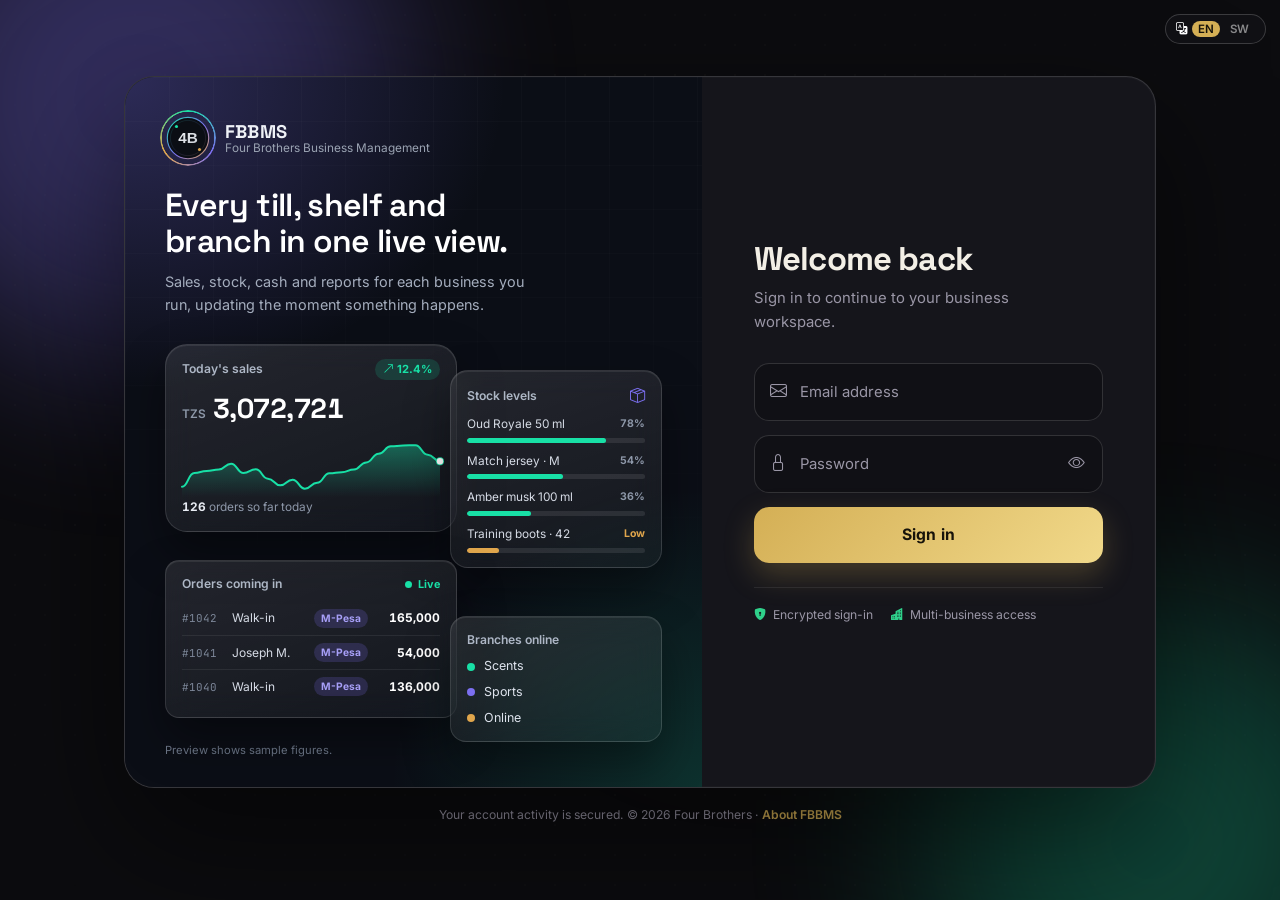
==== commit 93fcc940: "Implemented Swahili" ====
--- a/index.html
+++ b/index.html
@@ -24,6 +24,7 @@
 </div>
 <div class="lx-wipe" aria-hidden="true"></div>
 
+<button type="button" class="lx-lang" id="langBtn" aria-label="Language"><i class="bi bi-translate"></i><span data-lang="en" data-no-i18n>EN</span><span data-lang="sw" data-no-i18n>SW</span></button>
 <main class="lx-wrap">
   <div class="lx-shell" id="shell">
 
--- a/css/app.css
+++ b/css/app.css
@@ -204,3 +204,21 @@
 .skeleton:after{content:"";position:absolute;inset:0;transform:translateX(-100%);background:linear-gradient(90deg,transparent,color-mix(in srgb,var(--text) 6%,transparent),transparent);animation:skeletonSweep 1.4s infinite}
 @keyframes skeletonSweep{to{transform:translateX(100%)}}
 @media(prefers-reduced-motion:reduce){.boot-spinner,.skeleton:after{animation:none}}
+
+/* ---- business logo manager ---- */
+.logo-mgr{display:flex;gap:18px;align-items:flex-start;flex-wrap:wrap}
+.logo-drop{position:relative;width:132px;height:132px;flex:0 0 132px;border-radius:18px;border:1.5px dashed var(--border2);display:grid;place-items:center;cursor:pointer;overflow:hidden;
+  background-color:var(--surface2,var(--surface));background-image:linear-gradient(45deg,rgba(128,128,128,.14) 25%,transparent 25%,transparent 75%,rgba(128,128,128,.14) 75%),linear-gradient(45deg,rgba(128,128,128,.14) 25%,transparent 25%,transparent 75%,rgba(128,128,128,.14) 75%);background-size:16px 16px;background-position:0 0,8px 8px;transition:border-color .2s,box-shadow .2s,transform .2s}
+.logo-drop:hover,.logo-drop:focus-visible,.logo-drop.is-over{border-color:var(--primary);box-shadow:0 0 0 4px color-mix(in srgb,var(--primary) 18%,transparent);outline:none}
+.logo-drop.is-over{transform:scale(1.03)}
+.logo-drop img{max-width:86%;max-height:86%;object-fit:contain;position:relative;z-index:1}
+.logo-hint{position:absolute;inset:auto 0 0 0;z-index:2;display:flex;flex-direction:column;align-items:center;gap:2px;padding:18px 6px 7px;font-size:.66rem;color:#fff;background:linear-gradient(transparent,rgba(0,0,0,.72));opacity:0;transition:opacity .2s}
+.logo-hint i{font-size:1rem}
+.logo-drop:hover .logo-hint,.logo-drop:focus-visible .logo-hint,.logo-drop.is-over .logo-hint{opacity:1}
+.logo-busy{position:absolute;inset:0;z-index:3;display:grid;place-items:center;background:rgba(0,0,0,.45)}
+.logo-info{flex:1 1 220px;min-width:0}
+.logo-preview-row{display:flex;gap:10px;margin-top:10px}
+.logo-preview-row .lp{width:84px;height:62px;border-radius:12px;display:grid;place-items:center;border:1px solid var(--border)}
+.logo-preview-row .lp.dark{background:#0c0c0f}.logo-preview-row .lp.light{background:#fff}
+.logo-preview-row .lp img{max-width:80%;max-height:80%;object-fit:contain}
+@media(prefers-reduced-motion:reduce){.logo-drop{transition:none}}
--- a/css/login-animated.css
+++ b/css/login-animated.css
@@ -234,3 +234,8 @@
   .lx-shell,.lx-step,.lx-field,.lx-btn,.lx-brand,.lx-copy h2,.lx-copy p,.lx-assure,.lx-foot{animation:none!important}
   body.is-exit .lx-wipe{transition:none}
 }
+
+/* language toggle */
+.lx-lang{position:fixed;top:14px;right:14px;z-index:50;display:flex;align-items:center;gap:4px;padding:6px 10px;border-radius:999px;border:1px solid rgba(255,255,255,.18);background:rgba(20,20,26,.6);color:#fff;font:600 .72rem Inter,sans-serif;backdrop-filter:blur(8px);cursor:pointer}
+.lx-lang span{opacity:.5;padding:1px 6px;border-radius:999px}.lx-lang span.on{opacity:1;background:var(--primary,#d4af55);color:#17130a}
+.lx-lang:hover{border-color:var(--primary,#d4af55)}
